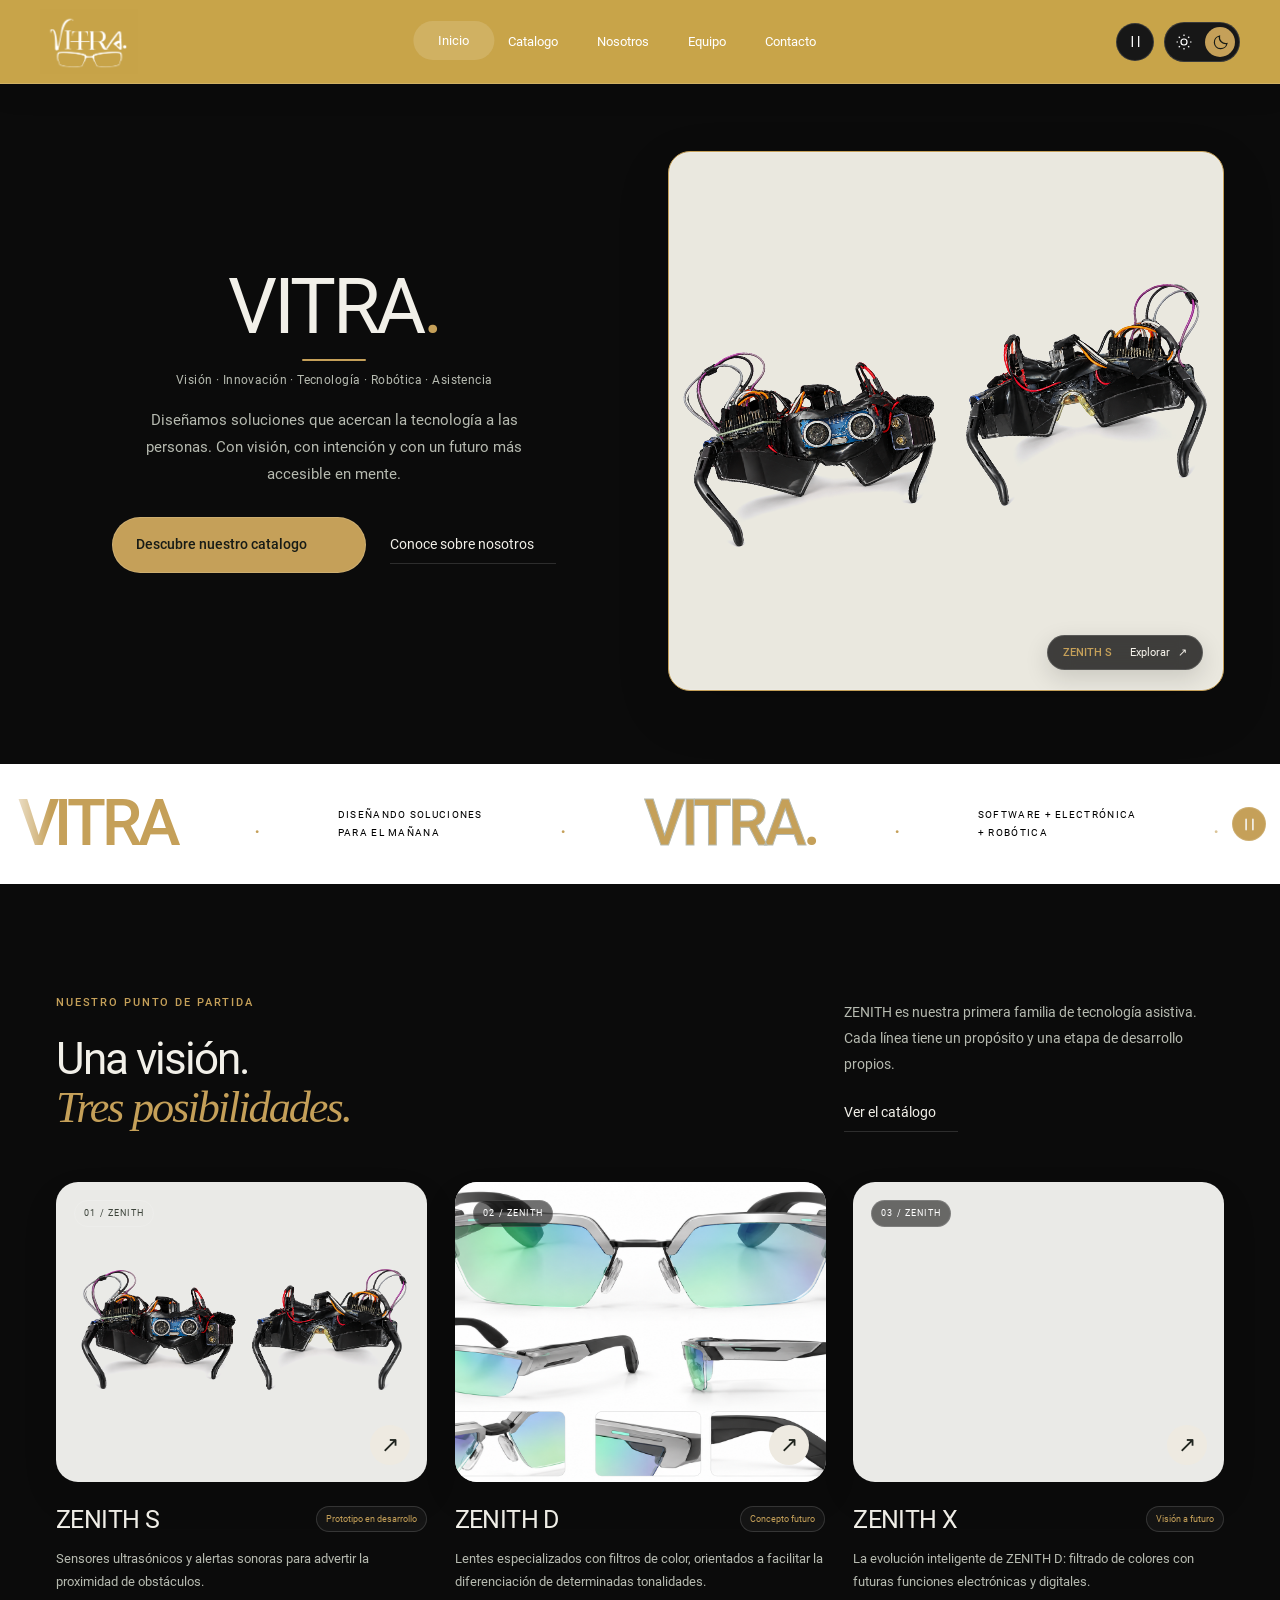
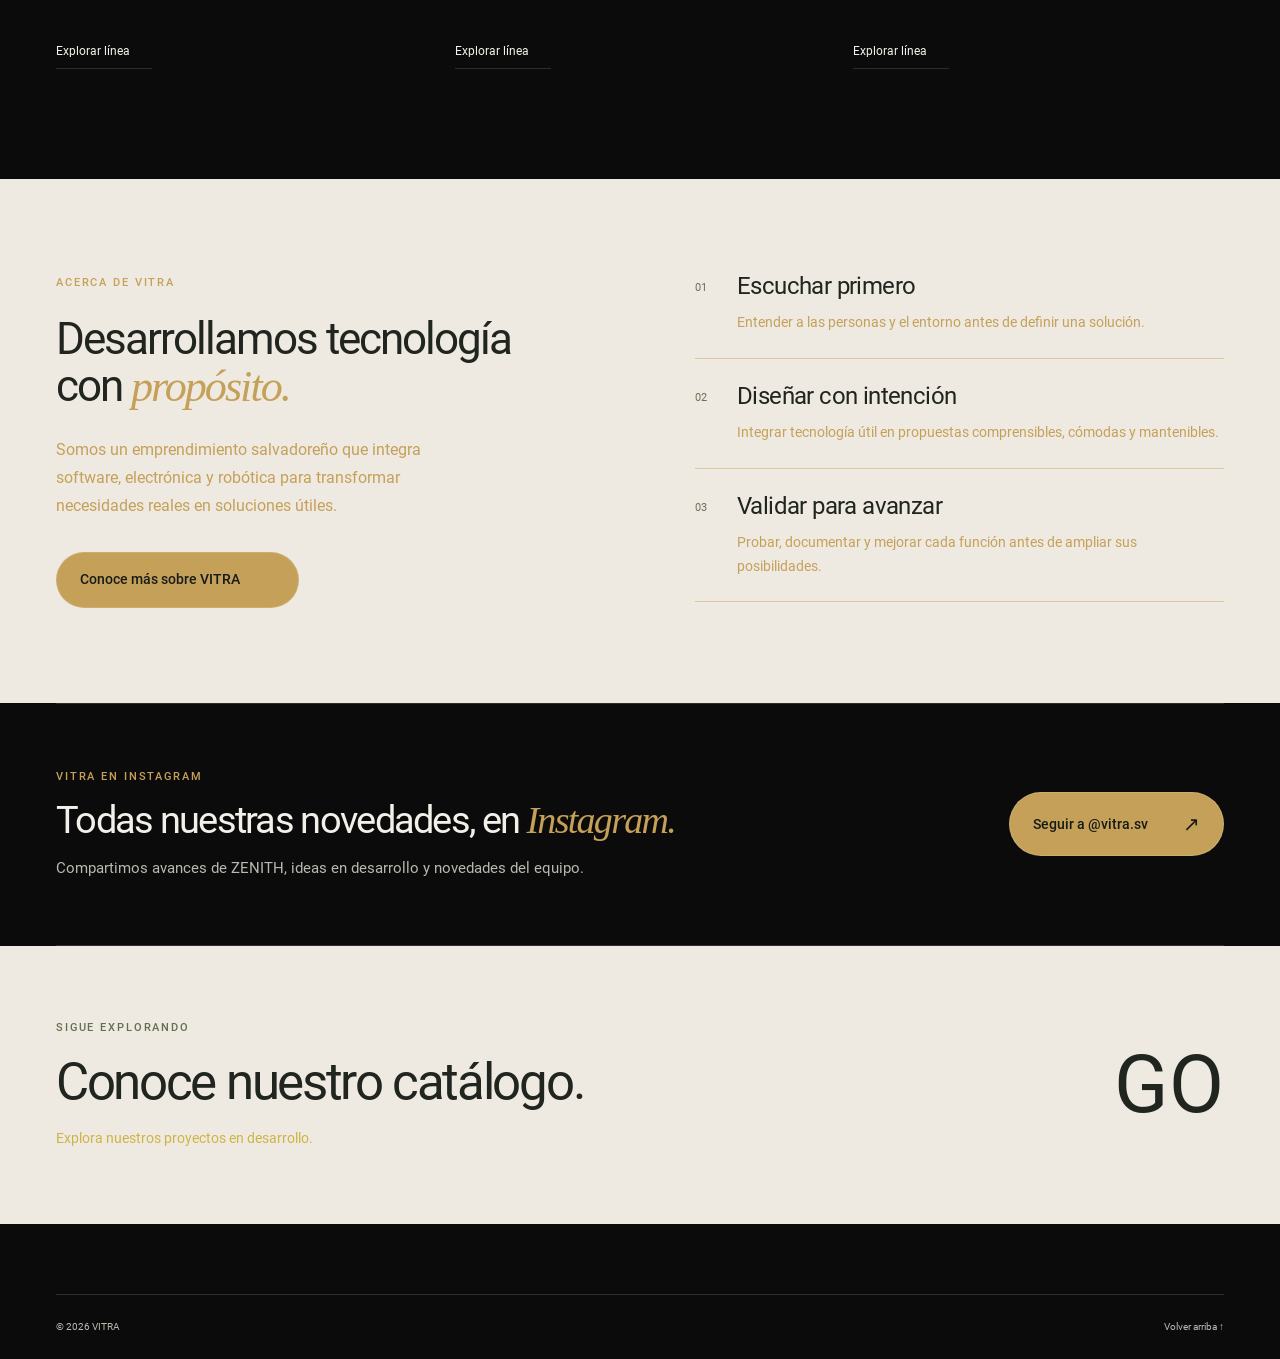
==== VITRA.SV/public/index.html @ 8771f668 "Add files via upload" ====
<!doctype html>
<html lang="es">
  <head>
    <meta name="vitra-version" content="2026.09.22-r4" />
    <script>
      (() => {
        const root = document.documentElement;
        const system = matchMedia("(prefers-reduced-motion: reduce)");
        const events = new EventTarget();
        let preference = "auto";
        try {
          preference = localStorage.getItem("vitra-motion") || "auto";
        } catch {}
        const update = () => {
          root.dataset.motion =
            preference === "auto"
              ? system.matches
                ? "reduce"
                : "full"
              : preference;
          const event = new Event("change");
          Object.defineProperty(event, "matches", {
            value: root.dataset.motion === "reduce",
          });
          events.dispatchEvent(event);
        };
        window.vitraMotion = {
          get matches() {
            return root.dataset.motion === "reduce";
          },
          addEventListener: (...args) => events.addEventListener(...args),
          removeEventListener: (...args) => events.removeEventListener(...args),
          set(value) {
            preference = value;
            try {
              localStorage.setItem("vitra-motion", value);
            } catch {}
            update();
          },
        };
        system.addEventListener("change", update);
        update();
      })();
    </script>
    <meta charset="utf-8" />
    <meta name="viewport" content="width=device-width, initial-scale=1" />
    <meta name="theme-color" content="#131513" />
    <meta
      name="description"
      content="VITRA desarrolla soluciones tecnológicas de asistencia. Descubre ZENITH, nuestro equipo y nuestra visión."
    />
    <title>Tecnología con propósito | VITRA</title>
    <script>
      (function () {
        var theme = "dark";
        try {
          var saved = localStorage.getItem("vitra-theme");
          if (saved === "light" || saved === "dark") theme = saved;
        } catch (e) {}
        document.documentElement.dataset.theme = theme;
        document.querySelector('meta[name="theme-color"]').content =
          theme === "light" ? "#ddd6c3" : "#2b3026";
      })();
    </script>
    <link rel="icon" href="favicon.jpeg" />
    <script>
      (function () {
        if (!window.vitraMotion.matches) {
          window.vitraMotionFallback = setTimeout(function () {
            document.documentElement.classList.remove(
              "motion-boot",
              "motion-uncover",
            );
            document.querySelectorAll(".will-reveal").forEach(function (el) {
              el.classList.add("is-visible");
            });
          }, 1800);
        }
      })();
    </script>
    <style data-vitra-style="style">
      @font-face {
        font-family: Vitra Sans;
        src: url("Assets/Fonts/roboto-regular.woff2") format("woff2");
        font-weight: 400;
        font-display: swap;
      }
      @font-face {
        font-family: Vitra Sans;
        src: url("Assets/Fonts/roboto-medium.woff2") format("woff2");
        font-weight: 500 800;
        font-display: swap;
      }
      :root {
        --bg: #131513;
        --surface: #1d201c;
        --paper: #eeeae1;
        --text: #f2f0e9;
        --muted: #b6bab0;
        --gold: #d4bd86;
        --line: #ffffff24;
        --dark: #20251f;
        --ease: cubic-bezier(0.22, 1, 0.36, 1);
      }
      * {
        box-sizing: border-box;
      }
      html {
        scroll-behavior: smooth;
        scroll-padding-top: 110px;
      }
      body {
        margin: 0;
        background: var(--bg);
        color: var(--text);
        font:
          16px/1.65 "Vitra Sans",
          Arial,
          sans-serif;
        -webkit-font-smoothing: antialiased;
      }
      a {
        color: inherit;
        text-decoration: none;
      }
      button,
      input,
      textarea,
      select {
        font: inherit;
      }
      button,
      a,
      input,
      textarea,
      select {
        -webkit-tap-highlight-color: transparent;
      }
      button {
        cursor: pointer;
      }
      img {
        max-width: 100%;
        display: block;
      }
      button {
        color: inherit;
      }
      h1,
      h2,
      h3,
      p {
        margin: 0;
      }
      h1,
      h2,
      h3 {
        font-weight: 400;
        line-height: 1.08;
      }
      p {
        color: var(--muted);
      }
      h1 {
        font-size: clamp(48px, 5.6vw, 86px);
        letter-spacing: -0.055em;
      }
      h2 {
        font-size: clamp(34px, 3.45vw, 54px);
        letter-spacing: -0.045em;
      }
      h3 {
        font-size: 23px;
        letter-spacing: -0.025em;
      }
      em {
        font-family: Georgia, "Times New Roman", serif;
        font-weight: 400;
        color: var(--gold);
        letter-spacing: -0.045em;
      }
      p + p {
        margin-top: 18px;
      }
      ::selection {
        background: var(--gold);
        color: var(--bg);
      }
      :focus-visible {
        outline: 2px solid var(--gold);
        outline-offset: 6px;
      }
      main:focus {
        outline: none;
      }
      [hidden] {
        display: none !important;
      }
      .wrap {
        max-width: 1360px;
        width: calc(100% - 112px);
        margin-inline: auto;
      }
      .section {
        padding-block: 110px;
      }
      .eyebrow {
        font-size: 11px;
        letter-spacing: 0.17em;
        font-weight: 500;
        line-height: 1.65;
        color: var(--gold);
        margin-bottom: 24px;
        text-transform: uppercase;
      }
      .lead {
        font-size: 18px;
        line-height: 1.75;
        max-width: 640px;
      }
      .gold {
        color: var(--gold);
      }
      .actions {
        display: flex;
        align-items: center;
        gap: 28px;
        flex-wrap: wrap;
      }
      .button {
        display: inline-flex;
        align-items: center;
        justify-content: space-between;
        gap: 35px;
        padding: 17px 23px;
        background: var(--gold);
        border: 1px solid var(--gold);
        color: #171b16;
        line-height: 1.4;
        font-size: 14px;
        font-weight: 500;
        transition:
          background 0.25s,
          transform 0.3s,
          box-shadow 0.3s;
      }
      .button:hover {
        background: #e3d0a4;
        transform: translateY(-3px);
        box-shadow: 0 7px 24px #0002;
      }
      .button span {
        font-size: 20px;
      }
      .text-link {
        display: inline-flex;
        align-items: center;
        gap: 22px;
        font-size: 14px;
        border: 0;
        border-bottom: 1px solid currentColor;
        padding: 8px 0;
        background: transparent;
        line-height: 1.5;
        transition:
          color 0.25s,
          gap 0.25s;
      }
      .text-link:hover {
        color: var(--gold);
        gap: 30px;
      }
      .skip-link {
        position: fixed;
        top: 12px;
        left: 12px;
        transform: translateY(-160%);
        z-index: 1000;
        background: var(--gold);
        color: var(--bg);
        padding: 14px;
      }
      .skip-link:focus {
        transform: none;
      }
      .sr-only {
        position: absolute;
        width: 1px;
        height: 1px;
        padding: 0;
        overflow: hidden;
        clip-path: inset(50%);
        white-space: nowrap;
      }
      /* Shared navigation */
      .site-header {
        height: 96px;
        position: sticky;
        top: 0;
        z-index: 30;
        background: transparent;
        backdrop-filter: blur(20px);
        border-bottom: 0;
      }
      .nav-wrap {
        height: 100%;
        width: calc(100% - 112px);
        max-width: 1360px;
        margin: auto;
        display: flex;
        align-items: center;
        justify-content: space-between;
        gap: 30px;
      }
      .brand {
        width: 98px;
        display: block;
      }
      .brand img {
        width: 98px;
        height: 65px;
        object-fit: cover;
        filter: invert(1);
        mix-blend-mode: screen;
      }
      .nav-wrap nav {
        display: flex;
        gap: 34px;
        align-items: center;
      }
      .nav-wrap nav a {
        font-size: 13px;
        color: var(--muted);
        padding: 10px 0;
        position: relative;
      }
      .nav-wrap nav a::after {
        content: "";
        position: absolute;
        bottom: 3px;
        left: 0;
        width: 100%;
        height: 1px;
        background: var(--gold);
        transform: scaleX(0);
        transform-origin: left;
        transition: transform 0.25s;
      }
      .nav-wrap nav a:hover,
      .nav-wrap nav a[aria-current] {
        color: var(--text);
      }
      .nav-wrap nav a:hover::after,
      .nav-wrap nav a[aria-current]::after {
        transform: scaleX(1);
      }
      .nav-contact {
        font-size: 13px;
        padding: 10px 18px;
        border: 1px solid #8b8e7d;
        display: flex;
        gap: 24px;
        transition: background 0.25s;
      }
      .nav-contact:hover {
        background: var(--surface);
      }
      .menu-toggle {
        display: none;
        width: 44px;
        height: 44px;
        border: 1px solid var(--line);
        background: none;
        padding: 12px;
      }
      .menu-toggle span {
        display: block;
        background: var(--text);
        height: 1px;
        margin: 5px 0;
        transition: transform 0.25s;
      }
      /* Home */
      .hero {
        display: grid;
        grid-template-columns: 1fr 1fr;
        min-height: 680px;
        align-items: center;
        gap: 55px;
        padding-block: 62px 68px;
      }
      .hero-copy .eyebrow {
        display: flex;
        align-items: center;
        gap: 10px;
        font-size: 10px;
      }
      .status-dot {
        width: 6px;
        height: 6px;
        flex: 0 0 6px;
        border-radius: 50%;
        background: var(--gold);
        box-shadow: 0 0 0 4px #d4bd8612;
      }
      .hero h1 {
        font-size: clamp(46px, 4.8vw, 78px);
        line-height: 0.99;
        margin-bottom: 30px;
      }
      .hero h1 .hero-brand {
        font-size: 1.25em;
      }
      .hero h1 em {
        font-size: 0.82em;
      }
      .hero-copy > p:not(.eyebrow) {
        font-size: 15px;
        max-width: 390px;
        line-height: 1.8;
      }
      .hero .actions {
        margin-top: 29px;
        gap: 24px;
      }
      .hero-foot {
        display: flex;
        align-items: center;
        gap: 18px;
        margin-top: 42px;
        font-size: 10px;
        letter-spacing: 0.055em;
        color: var(--muted);
        line-height: 1.65;
      }
      .hero-line {
        display: block;
        width: 39px;
        height: 1px;
        background: var(--gold);
      }
      .hero-visual {
        height: 540px;
        background: #eae8df;
        color: var(--dark);
        position: relative;
        overflow: hidden;
        padding: 27px 28px;
        isolation: isolate;
      }
      .visual-top {
        display: flex;
        justify-content: space-between;
        position: relative;
        z-index: 2;
        font-size: 9px;
        letter-spacing: 0.1em;
        color: #555c51;
        gap: 15px;
      }
      .hero-model {
        position: absolute;
        top: 98px;
        left: 50%;
        transform: translateX(-50%);
        font-size: clamp(63px, 7.7vw, 118px);
        font-weight: 500;
        letter-spacing: -0.065em;
        color: #d1d3c7;
        z-index: -1;
      }
      .hero-glasses {
        position: absolute;
        top: 26%;
        width: 96%;
        left: 2%;
        height: 54%;
        object-fit: contain;
        mix-blend-mode: darken;
        transform: rotate(-9deg);
        transition: transform 1.1s var(--ease);
      }
      .hero-visual:hover .hero-glasses {
        transform: rotate(-4deg) scale(1.03);
      }
      .orbit {
        border: 1px solid #49593a17;
        border-radius: 50%;
        position: absolute;
        z-index: -1;
        width: 410px;
        height: 410px;
        left: 50%;
        top: 51%;
        transform: translate(-50%, -50%);
      }
      .orbit-two {
        width: 295px;
        height: 295px;
      }
      .sensor-label {
        position: absolute;
        right: 8%;
        top: 64%;
        font-size: 8px;
        letter-spacing: 0.08em;
        display: flex;
        align-items: center;
        gap: 6px;
      }
      .sensor-label span {
        width: 20px;
        border-top: 1px solid #68715c;
      }
      .visual-bottom {
        position: absolute;
        bottom: 28px;
        left: 28px;
        right: 28px;
        display: flex;
        align-items: end;
        justify-content: space-between;
        gap: 10px;
      }
      .visual-bottom h2 {
        font-size: 38px;
        letter-spacing: -0.05em;
      }
      .visual-bottom h2 span {
        font-size: 26px;
        margin-left: 35px;
      }
      .visual-bottom p {
        color: #5b6255;
        font-size: 11px;
        margin-top: 8px;
      }
      .vertical-note {
        font-size: 7px;
        letter-spacing: 0.1em;
        writing-mode: vertical-rl;
      }
      .identity-strip {
        border-block: 1px solid var(--line);
      }
      .identity-strip .wrap {
        display: flex;
        align-items: center;
        justify-content: space-between;
        gap: 20px;
        padding-block: 25px;
        font-size: 10px;
        letter-spacing: 0.15em;
        color: #c5c7bd;
      }
      .identity-strip span:nth-child(even) {
        font-size: 25px;
        color: var(--gold);
        line-height: 1;
      }
      .section-heading {
        display: flex;
        justify-content: space-between;
        align-items: end;
        gap: 60px;
        margin-bottom: 50px;
      }
      .section-heading > div:last-child:not(:first-child),
      .section-heading > p {
        max-width: 380px;
      }
      .section-heading .text-link {
        margin-top: 16px;
      }
      .section-heading p:not(.eyebrow) {
        font-size: 14px;
        line-height: 1.85;
      }
      .product-grid {
        display: grid;
        grid-template-columns: repeat(3, 1fr);
        gap: 28px;
      }
      .product-image {
        height: 300px;
        position: relative;
        overflow: hidden;
        background: #eaeae7;
      }
      .product-image img {
        width: 100%;
        height: 100%;
        object-fit: cover;
        transition: transform 0.75s var(--ease);
      }
      .product-image.s img {
        object-fit: contain;
        mix-blend-mode: darken;
        padding: 14px;
      }
      .product-card:hover .product-image img {
        transform: scale(1.055);
      }
      .image-index {
        position: absolute;
        top: 18px;
        left: 18px;
        font-size: 9px;
        letter-spacing: 0.13em;
        color: #fff;
        background: #1119;
        padding: 4px 7px;
      }
      .s .image-index {
        color: #3e453c;
        background: transparent;
      }
      .round-arrow {
        position: absolute;
        bottom: 17px;
        right: 17px;
        display: grid;
        place-items: center;
        border-radius: 50%;
        width: 40px;
        height: 40px;
        background: var(--paper);
        color: var(--bg);
        font-size: 22px;
        transition: transform 0.3s;
      }
      .product-card:hover .round-arrow {
        transform: rotate(45deg);
      }
      .card-top {
        display: flex;
        align-items: center;
        justify-content: space-between;
        gap: 10px;
        margin-block: 24px 14px;
      }
      .card-top h3 {
        font-size: 25px;
      }
      .small-status {
        font-size: 9px;
        color: var(--muted);
        border: 1px solid var(--line);
        padding: 4px 7px;
      }
      .product-card > p {
        font-size: 13px;
        line-height: 1.8;
        min-height: 70px;
      }
      .product-card .text-link {
        margin-top: 17px;
        font-size: 12px;
      }
      .light-section {
        background: var(--paper);
        color: var(--dark);
        padding-block: 95px;
      }
      .light-section p {
        color: #c5a059;
      }
      .light-section .eyebrow {
        color: #c5a059;
      }
      .light-section em {
        color: #c5a059;
      }
      .light-section :focus-visible {
        outline-color: #c5a059;
      }
      .story-split {
        display: grid;
        grid-template-columns: 1fr 1fr;
        gap: 110px;
      }
      .story-split h2 {
        margin-bottom: 25px;
      }
      .story-split .lead {
        font-size: 16px;
        max-width: 410px;
        margin-bottom: 32px;
      }
      .dark-button {
        background: var(--dark);
        color: var(#c5a059);
        border-color: var(--dark);
      }
      .dark-button:hover {
        background: #c5a059;
        color: var(--text);
      }
      .principles article {
        display: flex;
        gap: 30px;
        padding: 24px 0;
        border-bottom: 1px solid #232f2026;
      }
      .principles article:first-child {
        padding-top: 0;
      }
      .principles article > span {
        font-size: 11px;
        color: #697156;
        padding-top: 5px;
      }
      .principles h3 {
        font-size: 24px;
        margin-bottom: 12px;
      }
      .principles p {
        font-size: 14px;
      }
      .film-frame {
        position: relative;
        background: #080908;
      }
      .film-frame video {
        display: block;
        width: 100%;
        max-height: 670px;
        aspect-ratio: 16/9;
        object-fit: contain;
      }
      .film-caption {
        font-size: 9px;
        letter-spacing: 0.15em;
        display: block;
        padding: 18px 24px;
        color: var(--muted);
        border: 1px solid var(--line);
      }
      /* Interior pages */
      .page-head {
        padding-block: 90px 68px;
      }
      .page-head h1 {
        max-width: 1000px;
        margin-bottom: 28px;
      }
      .page-head .lead {
        max-width: 650px;
        font-size: 17px;
      }
      .product-tabs {
        display: grid;
        grid-template-columns: repeat(3, 1fr);
        border-block: 1px solid var(--line);
      }
      .product-tabs a {
        font-size: 19px;
        padding: 22px 26px;
        border-right: 1px solid var(--line);
        position: relative;
        transition: background 0.3s;
      }
      .product-tabs a:first-child {
        border-left: 1px solid var(--line);
      }
      .product-tabs a:hover {
        background: var(--surface);
      }
      .product-tabs span {
        display: block;
        font-size: 10px;
        letter-spacing: 0.05em;
        color: var(--muted);
        margin-top: 5px;
      }
      .product-detail {
        display: grid;
        grid-template-columns: 1fr 1fr;
        gap: 75px;
        align-items: center;
        padding-block: 100px;
        border-bottom: 1px solid var(--line);
      }
      .product-detail:last-of-type {
        border: 0;
      }
      .detail-visual {
        position: relative;
        background: #eaeae7;
        aspect-ratio: 1/1;
        display: grid;
        place-items: center;
        overflow: hidden;
      }
      .detail-visual img {
        height: 100%;
        width: 100%;
        object-fit: cover;
      }
      .detail-visual.s img {
        object-fit: contain;
        padding: 25px;
        mix-blend-mode: darken;
      }
      .detail-image-note {
        position: absolute;
        bottom: 20px;
        left: 20px;
        right: 20px;
        font-size: 8px;
        letter-spacing: 0.08em;
        color: #eee;
        text-align: center;
      }
      .s .detail-image-note {
        color: #4e5948;
      }
      .detail-copy h2 {
        font-size: 45px;
        margin-bottom: 24px;
      }
      .detail-copy h2 em {
        font-size: 36px;
      }
      .detail-copy .lead {
        font-size: 15px;
      }
      .feature-list {
        margin-block: 22px;
      }
      .feature-list > div {
        border-top: 1px solid var(--line);
        padding-block: 16px;
      }
      .feature-list h3 {
        font-size: 14px;
        margin-bottom: 6px;
      }
      .feature-list p {
        font-size: 13px;
      }
      .table-scroll {
        overflow: auto;
      }
      table {
        border-collapse: collapse;
        width: 100%;
        font-size: 14px;
        min-width: 650px;
        text-align: left;
      }
      th,
      td {
        border-bottom: 1px solid #343e2d33;
        padding: 22px 18px;
        vertical-align: top;
        width: 25%;
      }
      thead th {
        background: #dddcd1;
        font-weight: 500;
      }
      tbody th {
        font-weight: 500;
      }
      .fine-print {
        font-size: 12px;
        line-height: 1.75;
        margin-top: 20px;
        max-width: 780px;
      }
      .faq-section {
        display: grid;
        grid-template-columns: 1fr 1.2fr;
        gap: 80px;
      }
      .faq-list details {
        padding: 22px 0;
        border-bottom: 1px solid var(--line);
      }
      .faq-list details:first-child {
        border-top: 1px solid var(--line);
      }
      summary {
        cursor: pointer;
        list-style: none;
        display: flex;
        justify-content: space-between;
        align-items: center;
        gap: 25px;
        font-size: 16px;
      }
      summary::-webkit-details-marker {
        display: none;
      }
      summary::after {
        content: "+";
        font-size: 22px;
        color: var(--gold);
      }
      details[open] summary::after {
        content: "−";
      }
      details p {
        margin-top: 20px;
        font-size: 14px;
        padding-right: 20px;
      }
      .about-intro {
        display: grid;
        grid-template-columns: 1fr 1fr;
        align-items: center;
        gap: 80px;
        padding-block: 15px 105px;
      }
      .identity-card {
        background: var(--paper);
        aspect-ratio: 1.2;
        display: flex;
        align-items: center;
        justify-content: center;
        position: relative;
        padding: 50px;
      }
      .identity-card img {
        width: 70%;
        mix-blend-mode: multiply;
      }
      .identity-card > span {
        position: absolute;
        bottom: 28px;
        left: 20px;
        right: 20px;
        text-align: center;
        font-size: 8px;
        letter-spacing: 0.09em;
        color: #4e5948;
      }
      .about-intro h2 {
        margin-bottom: 25px;
      }
      .about-intro p:not(.eyebrow) {
        font-size: 15px;
      }
      .strategy-grid {
        display: grid;
        grid-template-columns: 1fr 1fr;
        gap: 110px;
      }
      .strategy-grid h2 {
        margin-bottom: 24px;
      }
      .strategy-grid p:not(.eyebrow) {
        font-size: 16px;
      }
      .timeline {
        display: grid;
        grid-template-columns: repeat(3, 1fr);
        gap: 35px;
      }
      .timeline article {
        border-top: 1px solid #d4bd8660;
        padding-top: 25px;
      }
      .timeline article > span {
        font-size: 12px;
        color: var(--gold);
      }
      .timeline h3 {
        margin-block: 30px 16px;
      }
      .timeline p {
        font-size: 14px;
      }
      .values-section {
        padding-block: 95px;
        background: #1d201b;
      }
      .values-grid {
        display: grid;
        grid-template-columns: repeat(3, 1fr);
        gap: 0;
      }
      .values-grid article {
        padding: 30px 30px 32px 0;
        border-top: 1px solid var(--line);
      }
      .values-grid article > span {
        font-size: 10px;
        color: var(--gold);
      }
      .values-grid h3 {
        font-size: 21px;
        margin-block: 22px 12px;
      }
      .values-grid p {
        font-size: 14px;
        max-width: 300px;
      }
      .team-grid {
        display: grid;
        grid-template-columns: repeat(3, 1fr);
        gap: 54px 30px;
        padding-bottom: 65px;
      }
      .portrait-button {
        padding: 0;
        border: 0;
        position: relative;
        width: 100%;
        overflow: hidden;
        display: block;
        background: var(--paper);
        aspect-ratio: 4/4.6;
      }
      .portrait-button img {
        width: 100%;
        height: 100%;
        object-fit: cover;
        object-position: center 22%;
        filter: grayscale(1);
        transition:
          filter 0.7s,
          transform 0.8s var(--ease);
      }
      .portrait-button:hover img,
      .portrait-button:focus-visible img {
        filter: grayscale(0);
        transform: scale(1.035);
      }
      .person-number {
        position: absolute;
        left: 18px;
        top: 16px;
        background: #eeeae1e6;
        color: var(--dark);
        font-size: 11px;
        padding: 4px 8px;
      }
      .portrait-open {
        position: absolute;
        right: 18px;
        bottom: 18px;
        background: var(--paper);
        color: var(--bg);
        font-size: 26px;
        width: 44px;
        height: 44px;
        display: grid;
        place-items: center;
        border-radius: 50%;
      }
      .team-card h2 {
        font-size: 27px;
        margin-top: 23px;
      }
      .team-card > p {
        font-size: 12px;
        margin-top: 10px;
      }
      .team-card > .text-link {
        font-size: 12px;
        margin-top: 10px;
      }
      .team-note {
        border-top: 1px solid var(--line);
        padding-block: 40px 90px;
        display: flex;
        justify-content: space-between;
        gap: 40px;
      }
      .team-note > p {
        max-width: 660px;
        font-size: 25px;
        line-height: 1.45;
        color: var(--text);
      }
      dialog {
        background: var(--surface);
        color: var(--text);
        padding: 0;
        border: 1px solid var(--line);
        width: min(920px, calc(100% - 40px));
        max-height: 90dvh;
        overflow: auto;
      }
      dialog::backdrop {
        background: #000c;
        backdrop-filter: blur(9px);
      }
      dialog[open] {
        animation: dialog-in 0.35s var(--ease);
      }
      @keyframes dialog-in {
        from {
          opacity: 0;
          transform: translateY(25px) scale(0.97);
        }
        to {
          opacity: 1;
          transform: none;
        }
      }
      .dialog-close {
        position: absolute;
        top: 14px;
        right: 14px;
        width: 42px;
        height: 42px;
        border: 1px solid #ffffff55;
        background: #171b16;
        color: var(--text);
        font-size: 26px;
        z-index: 2;
      }
      .profile-layout {
        display: grid;
        grid-template-columns: 0.85fr 1.15fr;
      }
      .profile-layout > img {
        width: 100%;
        height: 100%;
        min-height: 460px;
        object-fit: cover;
        object-position: center top;
      }
      .profile-layout > div {
        padding: 60px 35px 35px;
      }
      .profile-layout .eyebrow {
        font-size: 9px;
        margin-bottom: 18px;
      }
      .profile-layout h2 {
        font-size: 32px;
        line-height: 1.15;
      }
      .profile-role {
        color: var(--gold);
        font-size: 13px;
        margin-top: 18px;
        margin-bottom: 24px;
      }
      .profile-layout p:not(.eyebrow):not(.fine-print):not(.profile-role) {
        font-size: 14px;
      }
      .profile-layout .button {
        margin-top: 26px;
        font-size: 12px;
        gap: 15px;
      }
      .contact-layout {
        display: grid;
        grid-template-columns: 0.8fr 1.2fr;
        gap: 100px;
        padding-block: 10px 110px;
      }
      .contact-aside h2 {
        margin-bottom: 25px;
      }
      .contact-aside > p {
        font-size: 14px;
        max-width: 340px;
      }
      .social-card {
        margin-top: 32px;
        padding: 23px 0;
        border-block: 1px solid var(--line);
        display: flex;
        justify-content: space-between;
        align-items: center;
        max-width: 340px;
      }
      .social-card > span {
        font-size: 10px;
        letter-spacing: 0.08em;
        color: var(--gold);
      }
      .social-card strong {
        display: block;
        font-size: 23px;
        font-weight: 400;
        color: var(--text);
        letter-spacing: 0;
        margin-top: 5px;
      }
      .social-card > span:last-child {
        font-size: 28px;
      }
      .contact-location {
        margin-top: 32px;
      }
      .contact-location .eyebrow {
        margin-bottom: 8px;
      }
      .contact-panel {
        background: #20241e;
        padding: 36px;
      }
      .form-heading {
        display: flex;
        justify-content: space-between;
        gap: 20px;
        font-size: 10px;
        color: var(--muted);
        margin-bottom: 32px;
      }
      .form-heading > span:first-child {
        color: var(--gold);
        letter-spacing: 0.12em;
      }
      .form-grid {
        display: grid;
        grid-template-columns: 1fr 1fr;
        gap: 24px 20px;
      }
      .field.full {
        grid-column: 1/-1;
      }
      .field label,
      .message-result label {
        display: block;
        font-size: 12px;
        margin-bottom: 10px;
      }
      .field label > span {
        color: var(--muted);
        font-size: 10px;
      }
      input,
      textarea,
      select {
        display: block;
        width: 100%;
        border: 1px solid #ffffff38;
        background: #151913;
        color: var(--text);
        border-radius: 0;
        padding: 14px;
        font-size: 14px;
        line-height: 1.5;
      }
      select {
        color-scheme: dark;
      }
      textarea {
        resize: vertical;
      }
      input::placeholder,
      textarea::placeholder {
        color: #9da493;
      }
      input:focus,
      select:focus,
      textarea:focus {
        outline: 1px solid var(--gold);
        outline-offset: 0;
        border-color: var(--gold);
      }
      .character-count {
        display: block;
        text-align: right;
        font-size: 10px;
        color: var(--muted);
        margin-top: 5px;
      }
      .privacy-note {
        font-size: 11px;
        line-height: 1.7;
        margin-block: 22px;
      }
      .contact-panel .button {
        width: 100%;
      }
      .message-result {
        margin-top: 35px;
        border-top: 1px solid var(--line);
        padding-top: 30px;
      }
      .message-result h3 {
        font-size: 24px;
        margin-bottom: 18px;
      }
      .message-result > p:not(.eyebrow) {
        font-size: 13px;
        margin-bottom: 22px;
      }
      .message-result textarea {
        font-size: 13px;
        margin-bottom: 20px;
      }
      .message-result .actions {
        gap: 12px;
      }
      .message-result .text-link {
        font-size: 13px;
      }
      .next-page {
        display: block;
        background: var(--paper);
        color: var(--dark);
        overflow: hidden;
        position: relative;
        transition: background 0.5s;
      }
      .next-page:hover {
        background: #e2dece;
      }
      .next-inner {
        display: flex;
        align-items: center;
        justify-content: space-between;
        gap: 70px;
        padding-block: 73px;
      }
      .next-page .eyebrow {
        color: #656e4f;
        margin-bottom: 17px;
      }
      .next-page h2 {
        max-width: 850px;
        font-size: clamp(32px, 4vw, 62px);
      }
      .next-page p:not(.eyebrow) {
        color: #ceb346;
        font-size: 14px;
        margin-top: 18px;
      }
      .next-arrow {
        font-size: 80px;
        font-weight: 400;
        line-height: 1;
        transition: transform 0.6s var(--ease);
        flex: 0 0 auto;
      }
      .next-page:hover .next-arrow {
        transform: translate(10px, -10px);
      }
      .footer {
        padding-top: 70px;
      }
      .footer-top {
        display: grid;
        grid-template-columns: 2fr 1fr 1fr;
        gap: 60px;
        padding-bottom: 55px;
      }
      .wordmark {
        display: block;
        font-size: 62px;
        line-height: 1;
        letter-spacing: -0.07em;
        font-weight: 500;
        margin-bottom: 20px;
      }
      .footer-top > div > p:not(.footer-label) {
        font-size: 12px;
      }
      .footer-top > div > a:not(.wordmark) {
        display: block;
        font-size: 13px;
        color: var(--muted);
        margin-bottom: 10px;
        width: fit-content;
      }
      .footer-top a:hover {
        color: var(--gold);
      }
      .footer-label {
        font-size: 10px;
        letter-spacing: 0.13em;
        color: var(--gold);
        margin-bottom: 20px;
      }
      .footer-bottom {
        padding-block: 24px;
        border-top: 1px solid var(--line);
        display: flex;
        justify-content: space-between;
        gap: 25px;
        font-size: 10px;
        color: var(--muted);
      }
      @media (min-width: 1600px) {
        .hero {
          gap: 85px;
          min-height: 750px;
        }
        .hero-visual {
          height: 590px;
        }
      }
      @media (max-width: 1100px) {
        .wrap,
        .nav-wrap {
          width: calc(100% - 64px);
        }
        .nav-wrap nav {
          gap: 24px;
        }
        .hero {
          gap: 30px;
          min-height: 620px;
        }
        .hero h1 {
          font-size: 78px;
        }
        .hero-visual {
          height: 490px;
        }
        .hero-model {
          font-size: 83px;
        }
        .product-grid {
          gap: 20px;
        }
        .product-image {
          height: 245px;
        }
        .card-top {
          align-items: start;
          flex-direction: column;
          gap: 8px;
        }
        .story-split,
        .about-intro,
        .strategy-grid {
          gap: 55px;
        }
        .product-detail {
          gap: 45px;
        }
        .detail-copy h2 {
          font-size: 39px;
        }
        .detail-copy h2 em {
          font-size: 30px;
        }
        .contact-layout {
          gap: 45px;
        }
        .contact-panel {
          padding: 28px;
        }
        .form-grid {
          grid-template-columns: 1fr;
        }
        .field {
          grid-column: 1/-1;
        }
        .section-heading {
          gap: 35px;
        }
        .team-grid {
          gap: 40px 24px;
        }
        .team-card h2 {
          font-size: 24px;
        }
      }
      @media (max-width: 760px) {
        html {
          scroll-padding-top: 94px;
        }
        .wrap,
        .nav-wrap {
          width: calc(100% - 40px);
        }
        .site-header {
          height: 76px;
        }
        .brand,
        .brand img {
          width: 82px;
        }
        .brand img {
          height: 55px;
        }
        .nav-contact {
          display: none;
        }
        .menu-toggle {
          display: block;
        }
        .nav-wrap nav {
          position: absolute;
          top: 75px;
          left: 0;
          right: 0;
          background: transparent;
          padding: 25px 25px 35px;
          display: none;
          flex-direction: column;
          gap: 5px;
          align-items: stretch;
          border-bottom: 0;
          max-height: calc(100dvh - 76px);
          overflow: auto;
        }
        .nav-wrap nav.is-open {
          display: flex;
        }
        .nav-wrap nav a {
          font-size: 25px;
          padding: 14px 0;
          border-bottom: 1px solid var(--line);
        }
        .nav-wrap nav a::after {
          bottom: 0;
        }
        .menu-toggle[aria-expanded="true"] span:first-child {
          transform: translateY(3px) rotate(45deg);
        }
        .menu-toggle[aria-expanded="true"] span:last-child {
          transform: translateY(-3px) rotate(-45deg);
        }
        .hero {
          grid-template-columns: 1fr;
          padding-block: 40px 40px;
          gap: 40px;
        }
        .hero h1 {
          font-size: clamp(64px, 12.5vw, 86px);
        }
        .hero-copy .eyebrow {
          font-size: 8px;
          letter-spacing: 0.13em;
          margin-bottom: 24px;
        }
        .hero-copy > p:not(.eyebrow) {
          max-width: 440px;
          font-size: 14px;
        }
        .hero-foot {
          margin-top: 28px;
        }
        .hero-visual {
          height: 480px;
          max-width: 570px;
          width: 100%;
          margin: auto;
        }
        .hero-model {
          font-size: 100px;
        }
        .hero .actions {
          gap: 24px;
        }
        .hero .button {
          font-size: 12px;
          padding: 16px 19px;
          gap: 22px;
        }
        .hero .text-link {
          font-size: 12px;
        }
        .identity-strip .wrap {
          flex-wrap: wrap;
          justify-content: center;
          gap: 12px 20px;
          font-size: 8px;
          text-align: center;
          padding-block: 20px;
        }
        .identity-strip span:nth-child(4) {
          display: none;
        }
        .identity-strip span:nth-child(2) {
          font-size: 20px;
        }
        .section {
          padding-block: 70px;
        }
        .section-heading {
          flex-direction: column;
          align-items: start;
          gap: 24px;
          margin-bottom: 32px;
        }
        .section-heading > div:last-child:not(:first-child),
        .section-heading > p {
          max-width: 530px;
        }
        .product-grid {
          grid-template-columns: 1fr;
          gap: 42px;
        }
        .product-image {
          height: auto;
          aspect-ratio: 1.25;
        }
        .product-card > p {
          min-height: 0;
          max-width: 480px;
        }
        .card-top {
          flex-direction: row;
          align-items: center;
          margin-top: 22px;
        }
        .small-status {
          font-size: 9px;
        }
        .product-card .text-link {
          margin-top: 10px;
        }
        .light-section {
          padding-block: 65px;
        }
        .story-split,
        .about-intro,
        .strategy-grid {
          grid-template-columns: 1fr;
          gap: 42px;
        }
        .story-split h2 {
          font-size: 40px;
        }
        .principles article {
          padding-block: 22px;
        }
        .page-head {
          padding-block: 50px 40px;
        }
        .page-head h1 {
          font-size: clamp(42px, 8.7vw, 65px);
        }
        .page-head .lead {
          font-size: 15px;
        }
        .product-tabs a {
          font-size: 14px;
          padding: 18px 12px;
        }
        .product-tabs span {
          font-size: 9px;
          letter-spacing: 0;
        }
        .product-detail {
          grid-template-columns: 1fr;
          gap: 32px;
          padding-block: 55px;
        }
        .detail-visual {
          aspect-ratio: 1.15;
        }
        .detail-copy h2 {
          font-size: 42px;
        }
        .detail-copy h2 em {
          font-size: 34px;
        }
        .detail-image-note {
          font-size: 7px;
        }
        .faq-section {
          grid-template-columns: 1fr;
          gap: 32px;
        }
        .about-intro {
          padding-bottom: 65px;
        }
        .identity-card {
          max-height: 420px;
        }
        .timeline {
          grid-template-columns: 1fr;
          gap: 35px;
        }
        .timeline h3 {
          margin-top: 18px;
        }
        .values-section {
          padding-block: 65px;
        }
        .values-grid {
          grid-template-columns: 1fr 1fr;
          gap: 0 20px;
        }
        .values-grid article {
          padding-right: 0;
        }
        .values-grid h3 {
          font-size: 20px;
        }
        .values-grid p {
          font-size: 13px;
        }
        .team-grid {
          grid-template-columns: 1fr 1fr;
          gap: 35px 20px;
        }
        .team-card h2 {
          font-size: 21px;
        }
        .team-card > p {
          font-size: 11px;
        }
        .team-note {
          flex-direction: column;
          gap: 0;
          padding-bottom: 65px;
        }
        .team-note > p {
          font-size: 23px;
        }
        .profile-layout {
          grid-template-columns: 1fr;
        }
        .profile-layout > img {
          height: 270px;
          min-height: 0;
          object-fit: contain;
          background: var(--paper);
        }
        .profile-layout > div {
          padding: 30px 25px;
        }
        .profile-layout h2 {
          font-size: 28px;
        }
        .profile-dialog {
          max-width: 470px;
        }
        .contact-layout {
          grid-template-columns: 1fr;
          gap: 45px;
          padding-bottom: 65px;
        }
        .contact-aside > p {
          max-width: 500px;
        }
        .contact-panel {
          padding: 25px 20px;
        }
        .contact-aside h2 br {
          display: none;
        }
        .contact-location {
          display: none;
        }
        .form-heading {
          flex-direction: column;
          gap: 6px;
        }
        .next-inner {
          padding-block: 50px;
          gap: 20px;
        }
        .next-page h2 {
          font-size: 34px;
        }
        .next-arrow {
          font-size: 48px;
        }
        .next-page .eyebrow {
          font-size: 9px;
        }
        .next-page p:not(.eyebrow) {
          font-size: 12px;
        }
        .footer {
          padding-top: 50px;
        }
        .footer-top {
          grid-template-columns: 1fr 1fr;
          gap: 35px;
        }
        .footer-top > div:first-child {
          grid-column: 1/-1;
        }
        .footer-bottom {
          flex-wrap: wrap;
          font-size: 9px;
          gap: 12px;
        }
        .footer-bottom > span:nth-child(2) {
          order: 3;
          width: 100%;
        }
        .footer-bottom > a {
          margin-left: auto;
        }
      }
      @media (max-width: 390px) {
        .hero-visual {
          height: 390px;
          padding: 20px;
        }
        .hero-model {
          font-size: 80px;
          top: 90px;
        }
        .visual-top {
          font-size: 8px;
        }
        .visual-bottom {
          left: 20px;
          right: 20px;
          bottom: 23px;
        }
        .visual-bottom h2 {
          font-size: 32px;
        }
        .visual-bottom p {
          font-size: 9px;
        }
        .hero-copy .eyebrow {
          font-size: 7px;
        }
        .team-grid {
          grid-template-columns: 1fr;
        }
        .values-grid {
          grid-template-columns: 1fr;
        }
        .page-head h1 {
          font-size: 40px;
        }
        .next-page h2 {
          font-size: 28px;
        }
        .product-tabs a {
          padding: 15px 9px;
          font-size: 12px;
        }
        .hero .actions {
          gap: 16px;
        }
        .button {
          gap: 15px;
        }
      }
      html[data-motion="reduce"] {
        scroll-behavior: auto;
      }
      :where(html[data-motion="reduce"]) *,
      :where(html[data-motion="reduce"]) *::before,
      :where(html[data-motion="reduce"]) *::after {
        animation: none !important;
        transition: none !important;
        scroll-behavior: auto !important;
      }
      :where(html[data-motion="reduce"]) .reveal.will-reveal {
        opacity: 1;
        transform: none;
      }
      :where(html[data-motion="reduce"]) .page-curtain {
        display: none;
      }
      .detail-visual.d {
        background: #102421;
      }
      .detail-visual.x {
        background: #261f33;
      }
      .detail-visual.d img,
      .detail-visual.x img {
        object-fit: contain;
      }
      .film-frame {
        display: grid;
        grid-template-columns: 1fr 0.8fr;
        background: #1d211a;
        align-items: center;
        border: 1px solid var(--line);
      }
      .film-story {
        padding: 55px 65px;
        align-self: stretch;
        display: flex;
        flex-direction: column;
        justify-content: center;
      }
      .film-story h3 {
        font-size: clamp(34px, 4vw, 60px);
        line-height: 1.1;
        margin-bottom: 25px;
      }
      .film-story > p:not(.eyebrow) {
        font-size: 15px;
        max-width: 320px;
      }
      .film-wordmark {
        font-size: clamp(65px, 9vw, 140px);
        letter-spacing: -0.07em;
        color: #ffffff0d;
        margin-top: 35px;
        line-height: 1;
      }
      .film-frame video {
        width: 100%;
        height: 540px;
        aspect-ratio: 9/16;
        background: #0c0e0b;
        object-fit: contain;
      }
      .film-caption {
        grid-column: 1/-1;
        border: 0;
        border-top: 1px solid var(--line);
      }
      @media (max-width: 760px) {
        .film-frame {
          grid-template-columns: 1fr;
        }
        .film-story {
          padding: 32px 25px;
        }
        .film-story h3 {
          font-size: 37px;
        }
        .film-story .eyebrow {
          font-size: 9px;
        }
        .film-story > p:not(.eyebrow) {
          font-size: 14px;
        }
        .film-wordmark {
          display: none;
        }
        .film-frame video {
          height: auto;
          max-height: 590px;
          aspect-ratio: 9/16;
        }
        .film-caption {
          font-size: 8px;
          padding: 15px;
        }
      }
      :root {
        --motion-ease: cubic-bezier(0.16, 1, 0.3, 1);
        --motion-travel: cubic-bezier(0.76, 0, 0.24, 1);
      }
      .reveal.will-reveal {
        opacity: 0;
        transform: translate3d(0, 64px, 0) scale(0.975);
        transition:
          opacity 1s var(--motion-ease),
          transform 1.25s var(--motion-ease);
        transition-delay: var(--reveal-delay, 0ms);
        transform-origin: center bottom;
      }
      .reveal.will-reveal.is-visible {
        opacity: 1;
        transform: translate3d(0, 0, 0) scale(1);
      }
      .hero-copy > .reveal.will-reveal,
      .page-head > .reveal.will-reveal {
        transform: translate3d(0, 48px, 0);
        transition-duration: 1s, 1.2s;
      }
      .hero-copy > .reveal.is-visible,
      .page-head > .reveal.is-visible {
        transform: translate3d(0, 0, 0);
      }
      .hero-visual.reveal.will-reveal {
        transform: translate3d(0, 55px, 0) scale(0.94);
        transition-duration: 1.2s, 1.55s;
      }
      .hero-visual.reveal.is-visible {
        transform: translate3d(0, 0, 0) scale(1);
      }
      .reveal.will-reveal:focus-within {
        opacity: 1;
        transform: none;
        transition-delay: 0ms;
      }
      .page-curtain {
        position: fixed;
        inset: 0;
        z-index: 100;
        display: flex;
        align-items: center;
        justify-content: center;
        background: #beaa18;
        transform: translate3d(0, 101%, 0);
        visibility: hidden;
        pointer-events: none;
        transition: none;
        overflow: hidden;
      }
      .page-curtain::after {
        content: "";
        position: absolute;
        inset: auto 0 0;
        height: 2px;
        background: var(--gold);
      }
      .transition-brand {
        text-align: center;
        max-width: 90vw;
      }
      .transition-word {
        display: flex;
        justify-content: center;
        align-items: baseline;
        font-size: clamp(78px, 15vw, 210px);
        line-height: 1.15;
        font-weight: 500;
        letter-spacing: -0.065em;
        overflow: hidden;
        padding: 10px 0.09em 12px 0;
        color: var(--text);
      }
      .transition-word > span {
        display: block;
        transform: translate3d(0, 120%, 0);
        opacity: 0;
      }
      .transition-word > .gold {
        color: var(--gold);
      }
      .transition-line {
        display: block;
        width: clamp(120px, 20vw, 260px);
        height: 1px;
        background: var(--gold);
        margin: 15px auto 26px;
        transform: scaleX(0);
        transform-origin: left;
      }
      .page-curtain small {
        display: block;
        font-size: clamp(7px, 0.72vw, 10px);
        letter-spacing: 0.24em;
        margin: 0;
        color: var(--gold);
        opacity: 0;
        transform: translateY(12px);
      }
      .motion-boot .page-curtain {
        transform: translate3d(0, 0, 0);
        visibility: visible;
        pointer-events: auto;
      }
      .motion-boot .transition-word > span {
        opacity: 1;
        transform: none;
      }
      .motion-boot .transition-line {
        transform: scaleX(1);
      }
      .motion-boot .page-curtain small {
        opacity: 1;
        transform: none;
      }
      .motion-boot.motion-uncover .page-curtain {
        transform: translate3d(0, -101%, 0);
        transition: transform 0.8s var(--motion-travel);
        pointer-events: none;
      }
      .motion-boot.motion-uncover .transition-brand {
        transform: translateY(-70px);
        opacity: 0;
        transition:
          transform 0.65s var(--motion-ease),
          opacity 0.4s ease 0.08s;
      }
      .is-leaving .page-curtain {
        transform: translate3d(0, 0, 0);
        visibility: visible;
        pointer-events: auto;
        transition: transform 0.62s var(--motion-travel);
      }
      .is-leaving .transition-word > span {
        animation: vitra-letter-in 0.65s var(--motion-ease) both;
        animation-delay: calc(0.12s + var(--letter) * 0.05s);
      }
      .is-leaving .transition-line {
        animation: vitra-line-in 0.6s var(--motion-ease) 0.3s both;
      }
      .is-leaving .page-curtain small {
        animation: vitra-caption-in 0.5s var(--motion-ease) 0.37s both;
      }
      @keyframes vitra-letter-in {
        from {
          transform: translate3d(0, 120%, 0);
          opacity: 0;
        }
        to {
          transform: translate3d(0, 0, 0);
          opacity: 1;
        }
      }
      @keyframes vitra-line-in {
        from {
          transform: scaleX(0);
        }
        to {
          transform: scaleX(1);
        }
      }
      @keyframes vitra-caption-in {
        from {
          transform: translateY(12px);
          opacity: 0;
        }
        to {
          transform: translateY(0);
          opacity: 1;
        }
      }
      .motion-started .hero-glasses {
        animation: hero-drift 7s ease-in-out 1.5s infinite;
      }
      @keyframes hero-drift {
        0%,
        100% {
          translate: 0 0;
        }
        50% {
          translate: 0 -12px;
        }
      }
      .button {
        transition:
          background 0.35s ease,
          transform 0.65s var(--motion-ease),
          box-shadow 0.5s ease;
      }
      .button:hover {
        transform: translateY(-5px);
      }
      .button > span,
      .nav-contact > span {
        transition: transform 0.55s var(--motion-ease);
      }
      .button:hover > span,
      .nav-contact:hover > span {
        transform: translate(3px, -3px);
      }
      .product-image img {
        transition: transform 1.1s var(--motion-ease);
      }
      .product-card:hover .product-image img {
        transform: scale(1.085);
      }
      .product-card .round-arrow {
        transition:
          transform 0.7s var(--motion-ease),
          background 0.4s;
      }
      .product-card:hover .round-arrow {
        transform: rotate(45deg) scale(1.08);
        background: var(--gold);
      }
      .portrait-button img {
        transition:
          filter 0.85s ease,
          transform 1.2s var(--motion-ease);
      }
      .portrait-button:hover img,
      .portrait-button:focus-visible img {
        transform: scale(1.06);
      }
      .portrait-open {
        transition:
          transform 0.65s var(--motion-ease),
          background 0.4s;
      }
      .portrait-button:hover .portrait-open {
        transform: rotate(45deg);
        background: var(--gold);
      }
      .next-page h2 {
        transition: transform 0.85s var(--motion-ease);
      }
      .next-page:hover h2 {
        transform: translateX(10px);
      }
      .next-arrow {
        transition: transform 0.85s var(--motion-ease);
      }
      .next-page:hover .next-arrow {
        transform: translate(13px, -13px) rotate(5deg);
      }
      dialog[open] {
        animation: profile-enter 0.6s var(--motion-ease);
      }
      dialog[open]::backdrop {
        animation: backdrop-enter 0.5s ease;
      }
      @keyframes profile-enter {
        from {
          opacity: 0;
          transform: translate3d(0, 45px, 0) scale(0.94);
        }
        to {
          opacity: 1;
          transform: translate3d(0, 0, 0) scale(1);
        }
      }
      @keyframes backdrop-enter {
        from {
          opacity: 0;
        }
        to {
          opacity: 1;
        }
      }
      @media (max-width: 760px) {
        .reveal.will-reveal {
          transform: translate3d(0, 42px, 0) scale(0.985);
        }
        .reveal.will-reveal.is-visible {
          transform: translate3d(0, 0, 0) scale(1);
        }
        .nav-wrap nav.is-open {
          animation: menu-enter 0.48s var(--motion-ease);
        }
        .nav-wrap nav.is-open a {
          animation: menu-link-enter 0.55s var(--motion-ease) both;
        }
        .nav-wrap nav.is-open a:nth-child(2) {
          animation-delay: 45ms;
        }
        .nav-wrap nav.is-open a:nth-child(3) {
          animation-delay: 90ms;
        }
        .nav-wrap nav.is-open a:nth-child(4) {
          animation-delay: 135ms;
        }
        .nav-wrap nav.is-open a:nth-child(5) {
          animation-delay: 180ms;
        }
        .next-page:hover h2 {
          transform: none;
        }
      }
      @keyframes menu-enter {
        from {
          opacity: 0;
          transform: translateY(-14px);
        }
        to {
          opacity: 1;
          transform: none;
        }
      }
      @keyframes menu-link-enter {
        from {
          opacity: 0;
          transform: translateY(18px);
        }
        to {
          opacity: 1;
          transform: none;
        }
      }
      :where(html[data-motion="reduce"]) *,
      :where(html[data-motion="reduce"]) *::before,
      :where(html[data-motion="reduce"]) *::after {
        animation: none !important;
        transition: none !important;
        scroll-behavior: auto !important;
      }
      :where(html[data-motion="reduce"]) .page-curtain {
        display: none !important;
      }
      :where(html[data-motion="reduce"]) .reveal.will-reveal,
      :where(html[data-motion="reduce"]) .hero-copy > .reveal.will-reveal,
      :where(html[data-motion="reduce"]) .page-head > .reveal.will-reveal,
      :where(html[data-motion="reduce"]) .hero-visual.reveal.will-reveal {
        opacity: 1;
        transform: none;
      }
      :where(html[data-motion="reduce"]) .hero-glasses {
        translate: none !important;
      }

      /* Paired themes. The header uses its own surface to stay distinct from the page. */
      :root {
        color-scheme: dark;
        --header-bg: #c5a059;
        --header-line: #d4af37;
        --button-bg: #c5a059;
        --button-text: #171b16;
        --field-bg: #151913;
        --panel-bg: #20241e;
        --values-bg: #000000;
        --curtain-bg: #000000;
        --film-bg: #ffffff;
        --ghost-ink: #e5c158;
        --ribbon-bg: #ffffff;
      }
      :root[data-theme="light"] {
        color-scheme: light;
        --bg: #f5f2eb;
        --surface: #e9e5da;
        --paper: #e8e2d5;
        --text: #ffd700;
        --muted: #555f50;
        --gold: #776035;
        --line: #ffd700;
        --dark: #ffd700;
        --header-bg: #ddd6c3;
        --header-line: #b2a587;
        --button-bg: #ffd700;
        --button-text: #f5f3eb;
        --field-bg: #fbf9f4;
        --panel-bg: #e9e4d8;
        --values-bg: #e9e3d6;
        --curtain-bg: #e7e0cf;
        --film-bg: #e9e4d8;
        --ghost-ink: #28312212;
        --ribbon-bg: #e8e2d4;
      }
      .site-header {
        background: var(--header-bg);
        border-color: var(--header-line);
        box-shadow: 0 7px 28px #00000010;
        backdrop-filter: none;
      }
      .nav-wrap {
        gap: 25px;
      }
      .nav-wrap nav {
        flex: 1;
        justify-content: center;
      }
      .header-actions {
        display: flex;
        align-items: center;
        gap: 14px;
        flex-shrink: 0;
      }
      .nav-contact {
        border-color: var(--header-line);
      }
      .nav-contact:hover {
        background: var(--surface);
      }
      .theme-toggle {
        display: flex;
        align-items: center;
        justify-content: space-between;
        position: relative;
        isolation: isolate;
        flex-shrink: 0;
        width: 76px;
        height: 40px;
        padding: 5px 7px;
        border: 1px solid var(--header-line);
        border-radius: 24px;
        background: var(--bg);
        color: var(--muted);
      }
      .theme-toggle::before {
        content: "";
        position: absolute;
        z-index: -1;
        top: 4px;
        left: 4px;
        width: 30px;
        height: 30px;
        background: var(--button-bg);
        border-radius: 50%;
        transform: translateX(36px);
        transition:
          transform 0.5s var(--motion-ease),
          background 0.4s;
      }
      .theme-toggle > span {
        width: 23px;
        height: 23px;
        display: grid;
        place-items: center;
        transition:
          color 0.4s,
          transform 0.6s var(--motion-ease);
      }
      .theme-toggle svg {
        width: 18px;
        height: 18px;
      }
      .theme-moon {
        color: var(--button-text);
      }
      [data-theme="light"] .theme-toggle::before {
        transform: translateX(0);
      }
      [data-theme="light"] .theme-sun {
        color: var(--button-text);
      }
      [data-theme="light"] .theme-moon {
        color: var(--muted);
      }
      .theme-toggle:hover .theme-sun {
        transform: rotate(50deg);
      }
      .theme-toggle:hover .theme-moon {
        transform: rotate(-15deg);
      }
      [data-theme="light"] .brand img {
        filter: none;
        mix-blend-mode: multiply;
      }
      .button {
        background: var(--button-bg);
        color: var(--button-text);
        border-color: var(--button-bg);
      }
      .button:hover {
        background: var(--button-bg);
        filter: brightness(1.08);
      }
      .dark-button {
        background: var(--dark);
        color: #f2f0e9;
        border-color: var(--dark);
      }
      .dark-button:hover {
        background: #ad9529;
        color: #f2f0e9;
      }
      .page-curtain {
        background: var(--curtain-bg);
      }
      .values-section {
        background: var(--values-bg);
      }
      .contact-panel {
        background: var(--panel-bg);
      }
      input,
      textarea,
      select {
        background: var(--field-bg);
        border-color: var(--line);
      }
      select {
        color-scheme: inherit;
      }
      input::placeholder,
      textarea::placeholder {
        color: var(--muted);
        opacity: 0.85;
      }
      .film-frame {
        background: var(--film-bg);
      }
      .film-wordmark {
        color: var(--ghost-ink);
      }
      .dialog-close {
        background: var(--button-bg);
        color: var(--button-text);
        border-color: var(--line);
      }
      .round-arrow,
      .portrait-open {
        color: var(--dark);
      }
      .product-card:hover .round-arrow,
      .portrait-button:hover .portrait-open {
        background: var(--button-bg);
        color: var(--button-text);
      }
      .product-tabs a:hover {
        background: var(--surface);
      }
      [data-theme="light"] .image-index {
        color: #f5f2eb;
      }
      [data-theme="light"] .s .image-index {
        color: #3e453c;
      }
      [data-theme="light"] .light-section em {
        color: #606647;
      }
      [data-theme="light"] .next-page:hover {
        background: #ded6c4;
      }
      .theme-changing body,
      .theme-changing .site-header,
      .theme-changing .light-section,
      .theme-changing .values-section,
      .theme-changing .contact-panel,
      .theme-changing .film-frame,
      .theme-changing .identity-strip {
        transition:
          background-color 0.55s ease,
          color 0.45s ease,
          border-color 0.45s ease;
      }
      /* Infinite ribbon: the two identical groups meet exactly at the loop boundary. */
      .identity-strip {
        position: relative;
        overflow: hidden;
        background: var(--ribbon-bg);
        border-block: 1px solid var(--header-line);
      }
      .marquee-viewport {
        overflow: hidden;
        mask-image: linear-gradient(
          90deg,
          transparent,
          #000 4%,
          #000 92%,
          transparent
        );
        padding-right: 0;
      }
      .marquee-track {
        display: flex;
        width: max-content;
        animation: vitra-ribbon 28s linear infinite;
        animation-play-state: paused;
      }
      .is-running .marquee-track {
        animation-play-state: running;
      }
      .marquee-group {
        display: flex;
        align-items: center;
        justify-content: space-around;
        gap: 42px;
        min-width: 100vw;
        flex: 0 0 auto;
        padding: 27px 42px 27px 0;
      }
      :root:not([data-theme="light"]) .marquee-name {
        color: var(--gold);
      }
      :root:not([data-theme="light"]) .marquee-name > span {
        color: var(--gold);
      }
      [data-theme="light"] .marquee-name {
        color: var(--text);
      }
      [data-theme="light"] .marquee-name > span {
        color: var(--text);
      }
      .marquee-name {
        font-size: 64px;
        font-weight: 500;
        line-height: 1;
        letter-spacing: -0.065em;
        color: var(--text);
        white-space: nowrap;
      }
      .marquee-name > span {
        color: var(--gold);
      }
      .marquee-outline {
        color: transparent;
        -webkit-text-stroke: 1px var(--muted);
      }
      .marquee-outline > span {
        -webkit-text-stroke: 0;
      }
      .marquee-star {
        font-size: 32px;
        line-height: 1;
        color: var(--gold);
        display: block;
      }
      .marquee-copy {
        font-size: 10px;
        letter-spacing: 0.13em;
        line-height: 1.8;
        color: #000;
        white-space: nowrap;
      }
      .marquee-toggle {
        position: absolute;
        right: 14px;
        top: 50%;
        transform: translateY(-50%);
        width: 34px;
        height: 34px;
        padding: 8px;
        border: 1px solid var(--header-line);
        border-radius: 50%;
        background: var(--header-bg);
        color: var(--text);
        display: grid;
        place-items: center;
        box-shadow: 0 0 0 7px var(--ribbon-bg);
      }
      .marquee-toggle svg {
        display: block;
        width: 17px;
        height: 17px;
        fill: none;
        stroke: currentColor;
        stroke-width: 2;
        stroke-linecap: round;
      }
      .play-symbol {
        display: none;
      }
      .is-paused .pause-symbol {
        display: none;
      }
      .is-paused .play-symbol {
        display: block;
      }
      @keyframes vitra-ribbon {
        from {
          transform: translate3d(0, 0, 0);
        }
        to {
          transform: translate3d(-50%, 0, 0);
        }
      }
      @media (hover: hover) and (pointer: fine) {
        .marquee-viewport:hover .marquee-track {
          animation-play-state: paused;
        }
      }
      @media (max-width: 1150px) {
        .nav-wrap nav {
          gap: 21px;
        }
        .nav-wrap {
          gap: 20px;
        }
        .header-actions {
          gap: 12px;
        }
        .nav-contact {
          padding: 10px 13px;
          gap: 14px;
        }
      }
      @media (max-width: 980px) {
        .nav-contact {
          display: none;
        }
        .nav-wrap nav {
          gap: 25px;
        }
      }
      @media (max-width: 760px) {
        .nav-wrap {
          gap: 15px;
        }
        .header-actions {
          gap: 12px;
        }
        .theme-toggle {
          width: 72px;
          height: 38px;
        }
        .theme-toggle::before {
          width: 28px;
          height: 28px;
          transform: translateX(34px);
        }
        .nav-wrap nav {
          background: var(--header-bg);
          border-color: var(--header-line);
          gap: 5px;
          justify-content: start;
        }
        .marquee-group {
          gap: 26px;
          min-width: 100vw;
          padding: 23px 26px 23px 0;
        }
        .marquee-name {
          font-size: 48px;
        }
        .marquee-copy {
          font-size: 9px;
        }
        .marquee-star {
          font-size: 26px;
        }
        .marquee-track {
          animation-duration: 32s;
        }
        .marquee-toggle {
          right: 12px;
        }
      }
      :where(html[data-motion="reduce"]) .marquee-track {
        animation: none !important;
        transform: none;
        width: 100%;
      }
      :where(html[data-motion="reduce"]) .marquee-group {
        min-width: 0;
        width: 100%;
        flex-wrap: wrap;
        gap: 18px;
        padding: 22px;
      }
      :where(html[data-motion="reduce"]) .marquee-group + .marquee-group {
        display: none;
      }
      :where(html[data-motion="reduce"])
        .marquee-group
        > .marquee-name:nth-of-type(5),
      :where(html[data-motion="reduce"])
        .marquee-group
        > .marquee-star:last-child {
        display: none;
      }
      :where(html[data-motion="reduce"]) .marquee-viewport {
        mask-image: none;
      }
      :where(html[data-motion="reduce"]) .marquee-toggle {
        display: none;
      }
      :where(html[data-motion="reduce"]) .theme-changing body,
      :where(html[data-motion="reduce"]) .theme-changing .site-header,
      :where(html[data-motion="reduce"]) .theme-changing .light-section,
      :where(html[data-motion="reduce"]) .theme-changing .values-section,
      :where(html[data-motion="reduce"]) .theme-changing .contact-panel,
      :where(html[data-motion="reduce"]) .theme-changing .film-frame,
      :where(html[data-motion="reduce"]) .theme-changing .identity-strip {
        transition: none !important;
      }
    </style>
    <style data-vitra-style="experience">
      .page-curtain {
        background: transparent !important;
        transform: none !important;
        transition: none !important;
        isolation: isolate;
      }
      .page-curtain::after {
        display: none;
      }
      .transition-panels {
        position: absolute;
        inset: 0;
        display: grid;
        grid-template-columns: repeat(3, 1fr);
        z-index: -2;
      }
      .transition-panels i {
        display: block;
        background: var(--curtain-bg);
        transform: translate3d(0, 102%, 0);
        border-right: 1px solid color-mix(in srgb, var(--gold) 12%, transparent);
        transition: transform 0.5s cubic-bezier(0.76, 0, 0.24, 1);
      }
      .transition-panels i:nth-child(2) {
        transition-delay: 65ms;
      }
      .transition-panels i:nth-child(3) {
        transition-delay: 130ms;
      }
      .transition-ghost {
        position: absolute;
        left: 50%;
        top: 50%;
        translate: -50% -50%;
        font-size: clamp(160px, 31vw, 600px);
        font-weight: 500;
        letter-spacing: -0.08em;
        line-height: 1;
        color: transparent;
        -webkit-text-stroke: 1px var(--gold);
        opacity: 0;
        z-index: -1;
        transition: opacity 0.4s;
      }
      .transition-brand {
        width: min(780px, 84vw);
        position: relative;
      }
      .transition-word {
        font-size: clamp(56px, 7vw, 105px);
        justify-content: start;
        line-height: 1.1;
      }
      .transition-line {
        width: 100%;
        margin: 24px 0;
      }
      .transition-destination {
        display: flex;
        align-items: baseline;
        gap: 22px;
        margin-bottom: 25px;
        overflow: hidden;
        color: var(--text);
      }
      .destination-number {
        font-size: 13px;
        color: var(--gold);
        letter-spacing: 0.15em;
        align-self: start;
        margin-top: 16px;
      }
      .destination-name {
        font-size: clamp(48px, 7.5vw, 110px);
        letter-spacing: -0.06em;
        line-height: 1.15;
      }
      .destination-arrow {
        font-size: 55px;
        margin-left: auto;
        color: var(--gold);
      }
      .page-curtain small {
        text-align: left;
        font-size: 9px;
        letter-spacing: 0.18em;
      }
      .motion-boot .transition-panels i,
      .is-leaving .transition-panels i {
        transform: translate3d(0, 0, 0);
      }
      .motion-boot .transition-ghost,
      .is-leaving .transition-ghost {
        opacity: 0.09;
      }
      .is-leaving .transition-destination {
        animation: destination-enter 0.55s var(--motion-ease) 0.2s both;
      }
      .motion-boot.motion-uncover .transition-panels i {
        transform: translate3d(0, -102%, 0);
        transition-duration: 0.8s;
      }
      .motion-boot.motion-uncover .transition-brand {
        transform: translateY(-35px);
        opacity: 0;
        transition:
          opacity 0.25s,
          transform 0.5s var(--motion-ease);
      }
      .motion-boot.motion-uncover .transition-ghost {
        opacity: 0;
        transition: opacity 0.3s;
      }
      .is-leaving main {
        transform: translateY(-20px) scale(0.985);
        opacity: 0.45;
        transition:
          transform 0.75s var(--motion-ease),
          opacity 0.6s;
      }
      .motion-uncover main {
        animation: chapter-enter 1.1s var(--motion-ease) both;
        transform-origin: center top;
      }
      @keyframes destination-enter {
        from {
          opacity: 0;
          transform: translateY(45px);
        }
        to {
          opacity: 1;
          transform: none;
        }
      }
      @keyframes chapter-enter {
        from {
          transform: translateY(45px) scale(1.025);
        }
        to {
          transform: none;
        }
      }
      .word-mask {
        display: inline-block;
        overflow: clip;
        vertical-align: bottom;
        padding: 0.1em 0.05em 0.18em;
        margin: -0.1em -0.05em -0.18em;
        line-height: inherit;
      }
      .word-inner {
        display: inline-block;
        vertical-align: bottom;
      }
      .experience-ready .word-title:not(.is-written) .word-inner {
        transform: translate3d(0, 115%, 0) rotate(5deg);
        opacity: 0;
      }
      .experience-ready .word-title.is-written .word-inner {
        animation: word-rise 0.95s var(--motion-ease) both;
        animation-delay: calc(var(--word) * 65ms);
      }
      .experience-ready h1.word-title.is-written .word-inner {
        animation-delay: calc(0.2s + var(--word) * 65ms);
      }
      @keyframes word-rise {
        from {
          transform: translate3d(0, 115%, 0) rotate(5deg);
          opacity: 0;
        }
        to {
          transform: translate3d(0, 0, 0) rotate(0);
          opacity: 1;
        }
      }
      .nav-wrap nav {
        position: relative;
        isolation: isolate;
      }
      .nav-wrap nav a {
        z-index: 1;
      }
      .nav-wrap nav a::after {
        display: none;
      }
      .nav-indicator {
        position: absolute;
        left: 0;
        top: 0;
        z-index: 0;
        border-radius: 3px;
        background: var(--bg);
        opacity: 0.65;
        pointer-events: none;
        transition:
          transform 0.55s var(--motion-ease),
          width 0.45s var(--motion-ease);
      }
      .reading-progress {
        position: absolute;
        left: 0;
        right: 0;
        bottom: -1px;
        height: 2px;
        background: var(--gold);
        transform: scaleX(0);
        transform-origin: left;
        pointer-events: none;
      }
      .product-tabs {
        position: sticky;
        top: 96px;
        z-index: 15;
        background: var(--bg);
        box-shadow: 0 10px 25px #0000000a;
      }
      .product-tabs a {
        overflow: hidden;
        transition:
          color 0.35s,
          background 0.45s;
      }
      .product-tabs a::after {
        content: "";
        position: absolute;
        left: 0;
        right: 0;
        bottom: 0;
        height: 3px;
        background: var(--gold);
        transform: scaleX(0);
        transform-origin: left;
        transition: transform 0.6s var(--motion-ease);
      }
      .product-tabs a[aria-current="location"] {
        background: var(--surface);
        color: var(--gold);
      }
      .product-tabs a[aria-current="location"]::after {
        transform: scaleX(1);
      }
      .scroll-scene {
        --scroll-shift: 0px;
      }
      .detail-visual img,
      .identity-card img {
        translate: 0 var(--scroll-shift);
        transition: translate 0.16s linear;
      }
      .hero-model {
        translate: 0 calc(var(--scroll-shift) * -1.3);
      }
      .film-frame {
        border-color: color-mix(in srgb, var(--gold) 30%, transparent);
      }
      .depth-surface {
        --tilt-x: 0deg;
        --tilt-y: 0deg;
        --shine-x: 50%;
        --shine-y: 50%;
        isolation: isolate;
      }
      .product-image.depth-surface,
      .portrait-button.depth-surface {
        transform: perspective(850px) rotateX(var(--tilt-x))
          rotateY(var(--tilt-y));
        transition:
          transform 0.55s var(--motion-ease),
          box-shadow 0.55s;
      }
      .depth-surface::after {
        content: "";
        position: absolute;
        inset: 0;
        pointer-events: none;
        z-index: 2;
        opacity: 0;
        background: radial-gradient(
          circle at var(--shine-x) var(--shine-y),
          #fff2,
          transparent 60%
        );
        transition: opacity 0.45s;
      }
      .depth-surface.is-pointed::after {
        opacity: 1;
      }
      .product-image.is-pointed,
      .portrait-button.is-pointed {
        box-shadow: 0 22px 40px #00000020;
      }
      .hero-visual.is-pointed .hero-glasses {
        transform: perspective(900px) rotateX(var(--tilt-x))
          rotateY(var(--tilt-y)) rotate(-5deg) scale(1.04);
      }
      .button,
      .nav-contact,
      .next-arrow {
        transition:
          translate 0.5s var(--motion-ease),
          transform 0.65s var(--motion-ease),
          background 0.35s,
          box-shadow 0.45s;
      }
      .principles article,
      .timeline article,
      .values-grid article {
        position: relative;
      }
      .principles article::after,
      .timeline article::after,
      .values-grid article::after {
        content: "";
        position: absolute;
        left: 0;
        right: 0;
        bottom: 0;
        height: 1px;
        background: var(--gold);
        opacity: 0.5;
        transform: scaleX(0);
        transform-origin: left;
        transition: transform 1.2s var(--motion-ease) 0.2s;
      }
      .principles article.is-visible::after,
      .timeline article.is-visible::after,
      .values-grid article.is-visible::after {
        transform: scaleX(1);
      }
      .next-page {
        perspective: 900px;
      }
      .next-page::before {
        content: "";
        position: absolute;
        width: 270px;
        height: 270px;
        border: 1px solid #7b80502c;
        border-radius: 50%;
        right: -80px;
        top: 50%;
        transform: translateY(-50%) scale(0.65);
        opacity: 0;
        transition:
          transform 0.9s var(--motion-ease),
          opacity 0.6s;
      }
      .next-page:hover::before {
        transform: translateY(-50%) scale(1.35);
        opacity: 1;
      }
      .faq-list summary::after {
        transition: rotate 0.35s var(--motion-ease);
      }
      @media (max-width: 760px) {
        .nav-wrap nav {
          position: absolute;
        }
        .nav-indicator {
          display: none;
        }
        .nav-wrap nav a[aria-current="page"] {
          color: var(--gold);
        }
        .product-tabs {
          top: 76px;
        }
        .transition-brand {
          width: 84vw;
        }
        .destination-name {
          font-size: clamp(39px, 11vw, 64px);
        }
        .destination-number {
          margin-top: 8px;
          font-size: 10px;
        }
        .destination-arrow {
          font-size: 32px;
        }
        .transition-destination {
          gap: 12px;
        }
        .page-curtain small {
          font-size: 7px;
          line-height: 1.7;
          letter-spacing: 0.14em;
        }
        .transition-ghost {
          font-size: 46vw;
        }
        .detail-visual img,
        .identity-card img {
          translate: 0 calc(var(--scroll-shift) * 0.5);
        }
        .experience-ready .word-title.is-written .word-inner {
          animation-duration: 0.85s;
        }
      }
      :where(html[data-motion="reduce"]) .page-curtain {
        display: none !important;
      }
      :where(html[data-motion="reduce"]) .is-leaving main {
        transform: none;
        opacity: 1;
      }
      :where(html[data-motion="reduce"])
        .experience-ready
        .word-title
        .word-inner {
        transform: none !important;
        opacity: 1 !important;
        animation: none !important;
      }
      :where(html[data-motion="reduce"]) .depth-surface,
      :where(html[data-motion="reduce"]) .product-image.depth-surface,
      :where(html[data-motion="reduce"]) .portrait-button.depth-surface {
        transform: none !important;
      }
      :where(html[data-motion="reduce"]) .detail-visual img,
      :where(html[data-motion="reduce"]) .identity-card img,
      :where(html[data-motion="reduce"]) .hero-model,
      :where(html[data-motion="reduce"]) .button,
      :where(html[data-motion="reduce"]) .nav-contact,
      :where(html[data-motion="reduce"]) .next-arrow {
        translate: none !important;
      }
      :where(html[data-motion="reduce"]) .nav-indicator,
      :where(html[data-motion="reduce"]) .reading-progress {
        transition: none !important;
      }
      .motion-toggle {
        display: grid;
        place-items: center;
        width: 38px;
        height: 38px;
        flex-shrink: 0;
        padding: 8px;
        border: 1px solid var(--header-line);
        border-radius: 50%;
        background: var(--bg);
        color: var(--gold);
      }
      .motion-toggle svg {
        width: 19px;
        height: 19px;
        fill: none;
        stroke: currentColor;
        stroke-width: 1.6;
      }
      .motion-toggle:hover {
        background: var(--surface);
      }
      .motion-toggle .motion-play {
        display: none;
      }
      html[data-motion="reduce"] .motion-toggle .motion-play {
        display: block;
      }
      html[data-motion="reduce"] .motion-toggle .motion-pause {
        display: none;
      }
      .motion-note {
        display: flex;
        align-items: center;
        gap: 10px;
        flex-wrap: wrap;
        margin-top: 14px;
        font-size: 11px;
        color: var(--muted);
      }
      .motion-note button {
        border: 0;
        border-bottom: 1px solid var(--gold);
        padding: 0;
        background: none;
        color: var(--gold);
        font-size: inherit;
      }
      .build-label {
        font-size: 10px;
        letter-spacing: 0.08em;
        white-space: nowrap;
      }
      @media (max-width: 760px) {
        .header-actions {
          gap: 8px;
        }
        .motion-toggle {
          width: 34px;
          height: 34px;
          padding: 6px;
        }
      }
    </style>
    <style data-vitra-style="index-color-finish">
      :root {
        --gold: #c5a059;
        --header-bg: #c5a059;
        --header-line: #d4af37;
        --button-bg: #c5a059;
        --bg: #000000;
        --surface: #000000;
        --panel-bg: #000000;
        --values-bg: #000000;
        --curtain-bg: #000000;
        --film-bg: #000000;
        --line: #f2d58a;
      }
      :root[data-theme="light"] {
        --gold: #c5a059;
        --text: #222a22;
        --line: #d4af37;
        --dark: #c5a059;
        --button-bg: #c5a059;
        --button-text: #171b16;
      }
      body,
      .page-curtain,
      .values-section,
      .contact-panel,
      .film-frame {
        background: #000000 !important;
      }
      .site-header {
        background: #c5a059;
        border-color: #f2d58a;
      }
      .button,
      .dark-button:hover {
        background: #c5a059;
        color: #171b16;
        border-color: #f2d58a;
      }
      .button:hover {
        background: #d4af37;
        color: #171b16;
      }
      .hero-visual,
      .film-frame,
      .contact-panel {
        border: 1px solid #f2d58a;
      }
      .eyebrow,
      em,
      .gold,
      .text-link:hover,
      .footer-label,
      .footer-top a:hover {
        color: #c5a059;
      }
      .status-dot,
      .hero-line {
        background: #c5a059;
      }
      :focus-visible {
        outline-color: #f2d58a;
      }
      @media (max-width: 760px) {
        .site-header {
          border-bottom: 0 !important;
        }
        .nav-wrap nav {
          background: transparent !important;
          border-bottom: 0 !important;
        }
        .nav-wrap nav a {
          color: #b6bab0 !important;
          border-bottom: 0 !important;
        }
        .nav-wrap nav a:hover,
        .nav-wrap nav a[aria-current] {
          color: #f2f0e9 !important;
        }
        .nav-wrap nav a::after {
          background: #c5a059 !important;
        }
      }
    </style>
    <style data-vitra-style="gold-sync">
      :root {
        --gold: #c5a059;
        --header-bg: #c5a059;
        --header-line: #d4af37;
        --button-bg: #c5a059;
      }
      :root[data-theme="light"] {
        --gold: #c5a059;
        --text: #222a22;
        --line: #c5a059;
        --dark: #c5a059;
        --button-bg: #c5a059;
        --button-text: #171b16;
      }
      .site-header {
        background: var(--header-bg);
        border-color: var(--header-line);
      }
      .nav-wrap nav a::after,
      .button,
      .dark-button:hover,
      .theme-toggle::before {
        background: #c5a059;
      }
      .nav-contact,
      .theme-toggle,
      .button,
      .dark-button:hover {
        border-color: #c5a059;
      }
      .eyebrow,
      em,
      .gold,
      .text-link:hover,
      .footer-label,
      .footer-top a:hover {
        color: #c5a059;
      }
      .status-dot,
      .hero-line {
        background: #c5a059;
      }
      .button {
        color: #171b16;
      }
    </style>
    <style data-vitra-style="light-gold-borders">
      :root {
        --line: #f2d58a;
        --header-line: #f2d58a;
      }
      :root[data-theme="light"] {
        --line: #d4af37;
        --header-line: #d4af37;
      }
      body * {
        border-color: var(--line) !important;
      }
      body *::before,
      body *::after {
        border-color: var(--line) !important;
      }
      :focus-visible {
        outline-color: #f2d58a !important;
      }
    </style>
    <style data-vitra-style="black-module-background">
      :root {
        --bg: #000000;
        --surface: #000000;
        --panel-bg: #000000;
        --values-bg: #000000;
        --curtain-bg: #000000;
        --film-bg: #000000;
      }
      body,
      .page-curtain,
      .values-section,
      .contact-panel,
      .film-frame,
      .film-frame {
        background: #000000 !important;
      }
      @media (max-width: 760px) {
        .site-header {
          border-bottom: 0 !important;
        }
        .nav-wrap nav {
          background: transparent !important;
          border-bottom: 0 !important;
        }
        .nav-wrap nav a {
          color: #b6bab0 !important;
          border-bottom: 0 !important;
        }
        .nav-wrap nav a:hover,
        .nav-wrap nav a[aria-current] {
          color: #f2f0e9 !important;
        }
        .nav-wrap nav a::after {
          background: #c5a059 !important;
        }
        .menu-toggle {
          border-color: #ffffff24 !important;
        }
      }
    </style>
    <style data-vitra-style="light-theme-finish">
      :root[data-theme="light"] {
        --bg: #f8f5ed;
        --surface: #ffffff;
        --paper: #efe8d9;
        --text: #2c2a24;
        --muted: #6b665a;
        --gold: #c5a059;
        --line: #d4af37;
        --dark: #c5a059;
        --header-bg: #f3ebd9;
        --header-line: #d4af37;
        --button-bg: #c5a059;
        --button-text: #171b16;
        --field-bg: #fffdf8;
        --panel-bg: #ffffff;
        --values-bg: #efe8d9;
        --curtain-bg: #f8f5ed;
        --film-bg: #ffffff;
      }
      [data-theme="light"] body,
      [data-theme="light"] .page-curtain,
      [data-theme="light"] .values-section,
      [data-theme="light"] .contact-panel,
      [data-theme="light"] .film-frame {
        background: var(--bg) !important;
        color: var(--text);
      }
      [data-theme="light"] .site-header {
        background: transparent !important;
        border: 0;
      }
      [data-theme="light"] .contact-panel,
      [data-theme="light"] .film-frame {
        background: var(--surface) !important;
      }
      [data-theme="light"] .light-section,
      [data-theme="light"] .next-page {
        background: var(--paper);
        color: var(--text);
      }
      [data-theme="light"] .button {
        background: var(--gold);
        color: var(--button-text);
      }
      [data-theme="light"] .dark-button {
        background: var(--dark);
        color: #171b16;
      }
      [data-theme="light"] input,
      [data-theme="light"] textarea,
      [data-theme="light"] select {
        background: var(--field-bg);
        color: var(--text);
      }
      [data-theme="light"] .nav-wrap nav {
        background: transparent !important;
      }
    </style>

    <style data-vitra-scroll-header>
      /* Menú inteligente: se oculta al bajar y reaparece al subir. */
      .site-header {
        transition:
          transform 0.34s cubic-bezier(0.22, 1, 0.36, 1),
          box-shadow 0.25s ease;
        will-change: transform;
      }
      .site-header.is-scroll-hidden {
        transform: translateY(calc(-100% - 10px));
      }
      @media (prefers-reduced-motion: reduce) {
        .site-header {
          transition-duration: 0.01ms;
        }
      }
    </style>
    <link rel="stylesheet" href="Assets/CSS/rounded-ui.css" />
  </head>
  <body data-page="inicio">
    <a class="skip-link" href="#contenido">Saltar al contenido</a>
    <div class="page-curtain" aria-hidden="true">
      <div class="transition-panels"><i></i><i></i><i></i></div>
      <span class="transition-ghost">VITRA</span>
      <div class="transition-brand">
        <span class="transition-word"
          ><span style="--letter: 0">V</span><span style="--letter: 1">I</span
          ><span style="--letter: 2">T</span><span style="--letter: 3">R</span
          ><span style="--letter: 4">A</span
          ><span class="gold" style="--letter: 5"></span></span
        ><span class="transition-line"></span>
        <div class="transition-destination">
          <span class="destination-number">1</span
          ><span class="destination-name">Inicio</span
          ><span class="destination-arrow"></span>
        </div>
        <small>DISEÑANDO SOLUCIONES PARA EL MAÑANA</small>
      </div>
    </div>
    <header class="site-header">
      <div class="nav-wrap">
        <a class="brand" href="inicio.html" aria-label="VITRA, inicio"
          ><img
            src="Assets/Images/logo.jpeg"
            alt="VITRA"
            class=""
            loading="eager"
            decoding="async"
        /></a>
        <nav id="navigation" aria-label="Navegación principal">
          <a href="inicio.html" aria-current="page">Inicio</a
          ><a href="catalogo.html">Catalogo</a><a href="acerca.html">Nosotros</a
          ><a href="galeria.html">Equipo</a><a href="registro.html">Contacto</a>
        </nav>
        <div class="header-actions">
          <button
            class="motion-toggle"
            type="button"
            data-motion-toggle
            aria-label="Reducir animaciones"
            title="Reducir animaciones"
            aria-pressed="true"
          >
            <svg viewBox="0 0 24 24" aria-hidden="true">
              <path class="motion-pause" d="M8 5v14M16 5v14" />
              <path class="motion-play" d="m8 4 12 8-12 8Z" />
            </svg></button
          ><button
            class="theme-toggle"
            type="button"
            aria-label="Activar modo claro"
            title="Activar modo claro"
            aria-pressed="false"
          >
            <span class="theme-sun"
              ><svg
                viewBox="0 0 24 24"
                fill="none"
                stroke="currentColor"
                stroke-width="1.6"
                aria-hidden="true"
              >
                <circle cx="12" cy="12" r="4" />
                <path
                  d="M12 2v2m0 16v2M2 12h2m16 0h2M5 5l1.5 1.5m11 11L19 19M5 19l1.5-1.5m11-11L19 5"
                /></svg></span
            ><span class="theme-moon"
              ><svg
                viewBox="0 0 24 24"
                fill="none"
                stroke="currentColor"
                stroke-width="1.6"
                aria-hidden="true"
              >
                <path
                  d="M20 14a8.5 8.5 0 0 1-10-10A8.5 8.5 0 1 0 20 14Z"
                /></svg
            ></span></button
          ><button
            class="menu-toggle"
            aria-expanded="false"
            aria-controls="navigation"
            aria-label="Abrir menú"
          >
            <span></span><span></span>
          </button>
        </div>
      </div>
    </header>
    <main id="contenido" tabindex="-1">
      <section class="hero wrap">
        <div class="hero-copy">
          <h1><span class="hero-brand">VITRA<span class="gold">.</span></span></h1>
          <div class="hero-brand-details">
            <span class="hero-brand-rule" aria-hidden="true"></span>
            <p class="hero-brand-meaning">
              Visión · Innovación · Tecnología · Robótica · Asistencia
            </p>
          </div>
          <p>
            Diseñamos soluciones que acercan la tecnología a las personas. Con
            visión, con intención y con un futuro más accesible en mente.
          </p>
          <div class="actions">
            <a class="button" href="catalogo.html"
              >Descubre nuestro catalogo<span aria-hidden="true"></span></a
            ><a class="text-link" href="acerca.html"
              >Conoce sobre nosotros<span aria-hidden="true"></span
            ></a>
          </div>
        </div>
        <a
          class="hero-visual hero-visual-link"
          href="catalogo.html#zenith-s"
          aria-label="Explorar ZENITH S en el catálogo"
        >
          <img
            src="Assets/Images/tech-glasses-2.jpeg"
            alt="Referencia del concepto de gafas con detección ultrasónica de obstáculos"
            class="hero-glasses"
            loading="eager"
            decoding="async"
          />
          <span class="hero-product-link" aria-hidden="true">
            <span>ZENITH S</span><span>Explorar <span>↗</span></span>
          </span>
        </a>
      </section>
      <section
        class="identity-strip"
        aria-label="VITRA, diseñando soluciones para el mañana"
      >
        <p class="sr-only">
          VITRA. Diseñando soluciones para el mañana. Software, electrónica y
          robótica.
        </p>
        <div class="marquee-viewport" aria-hidden="true">
          <div class="marquee-track" id="vitra-marquee">
            <div class="marquee-group">
              <span class="marquee-name">VITRA<span></span></span
              ><span class="marquee-star">.</span
              ><span class="marquee-copy"
                >DISEÑANDO SOLUCIONES<br />PARA EL MAÑANA</span
              ><span class="marquee-star">.</span
              ><span class="marquee-name marquee-outline"
                >VITRA<span>.</span></span
              ><span class="marquee-star">.</span
              ><span class="marquee-copy"
                >SOFTWARE + ELECTRÓNICA<br />+ ROBÓTICA</span
              ><span class="marquee-star">.</span>
            </div>
            <div class="marquee-group">
              <span class="marquee-name">VITRA<span></span></span
              ><span class="marquee-star">.</span
              ><span class="marquee-copy"
                >DISEÑANDO SOLUCIONES<br />PARA EL MAÑANA</span
              ><span class="marquee-star">.</span
              ><span class="marquee-name marquee-outline"
                >VITRA<span>.</span></span
              ><span class="marquee-star">.</span
              ><span class="marquee-copy"
                >SOFTWARE + ELECTRÓNICA<br />+ ROBÓTICA</span
              ><span class="marquee-star">.</span>
            </div>
          </div>
        </div>
        <button
          class="marquee-toggle"
          type="button"
          aria-controls="vitra-marquee"
          aria-label="Pausar cinta animada"
          aria-pressed="false"
          title="Pausar cinta animada"
        >
          <svg viewBox="0 0 20 20" aria-hidden="true">
            <path class="pause-symbol" d="M6 4v12M14 4v12" />
            <path class="play-symbol" d="m6 3 10 7-10 7Z" />
          </svg>
        </button>
      </section>
      <section class="section wrap">
        <div class="section-heading reveal">
          <div>
            <p class="eyebrow">NUESTRO PUNTO DE PARTIDA</p>
            <h2>Una visión.<br /><em>Tres posibilidades.</em></h2>
          </div>
          <div>
            <p>
              ZENITH es nuestra primera familia de tecnología asistiva. Cada
              línea tiene un propósito y una etapa de desarrollo propios.
            </p>
            <a class="text-link" href="catalogo.html"
              >Ver el catálogo<span aria-hidden="true"></span
            ></a>
          </div>
        </div>
        <div class="product-grid">
          <a class="product-card reveal" href="catalogo.html#zenith-s"
            ><div class="product-image s">
              <img
                src="Assets/Images/tech-glasses-2.jpeg"
                alt="Referencia de lentes con un sensor ultrasónico frontal"
                class=""
                loading="lazy"
                decoding="async"
              /><span class="image-index">01 / ZENITH</span
              ><span class="round-arrow" aria-hidden="true">↗</span>
            </div>
            <div class="card-top">
              <h3>ZENITH S</h3>
              <span class="small-status">Prototipo en desarrollo</span>
            </div>
            <p>
              Sensores ultrasónicos y alertas sonoras para advertir la
              proximidad de obstáculos.
            </p>
            <span class="text-link"
              >Explorar línea <span aria-hidden="true"></span></span></a
          ><a class="product-card reveal" href="catalogo.html#zenith-d"
            ><div class="product-image d">
              <img
                src="Assets/Images/tech-glasses-3.jpeg"
                alt="Concepto visual de lentes ZENITH D"
                class=""
                loading="lazy"
                decoding="async"
              /><span class="image-index">02 / ZENITH</span
              ><span class="round-arrow" aria-hidden="true">↗</span>
            </div>
            <div class="card-top">
              <h3>ZENITH D</h3>
              <span class="small-status">Concepto futuro</span>
            </div>
            <p>
              Lentes especializados con filtros de color, orientados a facilitar
              la diferenciación de determinadas tonalidades.
            </p>
            <span class="text-link"
              >Explorar línea <span aria-hidden="true"></span></span></a
          ><a class="product-card reveal" href="catalogo.html#zenith-x"
            ><div class="product-image x">
              <img
                src="Assets/Images/tech-glasses-4.jpeg"
                alt="Concepto visual de lentes ZENITH X"
                class=""
                loading="lazy"
                decoding="async"
              /><span class="image-index">03 / ZENITH</span
              ><span class="round-arrow" aria-hidden="true">↗</span>
            </div>
            <div class="card-top">
              <h3>ZENITH X</h3>
              <span class="small-status">Visión a futuro</span>
            </div>
            <p>
              La evolución inteligente de ZENITH D: filtrado de colores con
              futuras funciones electrónicas y digitales.
            </p>
            <span class="text-link"
              >Explorar línea <span aria-hidden="true"></span></span
          ></a>
        </div>
      </section>
      <section class="light-section">
        <div class="wrap story-split">
          <div class="reveal">
            <p class="eyebrow">ACERCA DE VITRA</p>
            <h2>Desarrollamos tecnología<br />con <em>propósito.</em></h2>
            <p class="lead">
              Somos un emprendimiento salvadoreño que integra software,
              electrónica y robótica para transformar necesidades reales en
              soluciones útiles.
            </p>
            <a class="button dark-button" href="acerca.html"
              >Conoce más sobre VITRA<span aria-hidden="true"></span
            ></a>
          </div>
          <div class="principles">
            <article class="reveal">
              <span>01</span>
              <div>
                <h3>Escuchar primero</h3>
                <p>
                  Entender a las personas y el entorno antes de definir una
                  solución.
                </p>
              </div>
            </article>
            <article class="reveal">
              <span>02</span>
              <div>
                <h3>Diseñar con intención</h3>
                <p>
                  Integrar tecnología útil en propuestas comprensibles, cómodas
                  y mantenibles.
                </p>
              </div>
            </article>
            <article class="reveal">
              <span>03</span>
              <div>
                <h3>Validar para avanzar</h3>
                <p>
                  Probar, documentar y mejorar cada función antes de ampliar sus
                  posibilidades.
                </p>
              </div>
            </article>
          </div>
        </div>
      </section>
      <section class="social-update wrap">
        <div class="social-update-copy">
          <p class="eyebrow">VITRA EN INSTAGRAM</p>
          <h2>Todas nuestras novedades, en <em>Instagram.</em></h2>
          <p class="lead">
            Compartimos avances de ZENITH, ideas en desarrollo y novedades del
            equipo.
          </p>
        </div>
        <a
          class="button"
          href="https://www.instagram.com/vitra.sv/"
          target="_blank"
          rel="noopener noreferrer"
          >Seguir a @vitra.sv <span aria-hidden="true">↗</span></a
        >
      </section>
      <a class="next-page" href="catalogo.html"
        ><div class="wrap next-inner">
          <div>
            <p class="eyebrow">SIGUE EXPLORANDO</p>
            <h2>Conoce nuestro catálogo.</h2>
            <p>Explora nuestros proyectos en desarrollo.</p>
          </div>
          <span class="next-arrow" aria-hidden="true">GO</span>
        </div></a
      >
    </main>
    <footer class="footer wrap">
      <div class="footer-bottom">
        <span>© <span data-year>2026</span> VITRA</span>
        <a href="#contenido">Volver arriba ↑</a>
      </div>
    </footer>
    <script data-vitra-script="script">
      /* VITRA — Progressive enhancement; works with local HTML and static hosting. */
      "use strict";
      (() => {
        const reduced = window.vitraMotion;
        // Apply the persisted preference before navigation and across browser tabs.
        const themeButton = document.querySelector(".theme-toggle");
        let themeTimer;
        const setTheme = (theme, animate = false) => {
          if (!["light", "dark"].includes(theme)) return;
          const root = document.documentElement;
          if (animate && !reduced.matches) {
            root.classList.add("theme-changing");
            clearTimeout(themeTimer);
            themeTimer = setTimeout(
              () => root.classList.remove("theme-changing"),
              650,
            );
          }
          root.dataset.theme = theme;
          const isLight = theme === "light";
          const label = isLight ? "Activar modo oscuro" : "Activar modo claro";
          themeButton?.setAttribute("aria-label", label);
          themeButton?.setAttribute("title", label);
          themeButton?.setAttribute("aria-pressed", String(isLight));
          document
            .querySelector('meta[name="theme-color"]')
            ?.setAttribute("content", isLight ? "#ddd6c3" : "#2b3026");
        };
        setTheme(document.documentElement.dataset.theme || "dark");
        themeButton?.addEventListener("click", () => {
          const theme =
            document.documentElement.dataset.theme === "light"
              ? "dark"
              : "light";
          setTheme(theme, true);
          try {
            localStorage.setItem("vitra-theme", theme);
          } catch {
            /* Still usable when storage is unavailable. */
          }
        });
        window.addEventListener("storage", (event) => {
          if (event.key === "vitra-theme" && event.newValue)
            setTheme(event.newValue, true);
        });
        window.addEventListener("pageshow", () => {
          try {
            const saved = localStorage.getItem("vitra-theme");
            if (saved) setTheme(saved);
          } catch {}
        });

        // Seamless twin-track ribbon, pausable and idle when outside the viewport.
        const ribbon = document.querySelector(".identity-strip");
        const ribbonButton = document.querySelector(".marquee-toggle");
        if (ribbon && ribbonButton) {
          let inView = true;
          let userPaused = false;
          const updateRibbon = () => {
            ribbon.classList.toggle(
              "is-running",
              inView && !userPaused && !reduced.matches && !document.hidden,
            );
            ribbon.classList.toggle("is-paused", userPaused);
            ribbonButton.setAttribute("aria-pressed", String(userPaused));
            const label = userPaused
              ? "Reanudar cinta animada"
              : "Pausar cinta animada";
            ribbonButton.setAttribute("aria-label", label);
            ribbonButton.setAttribute("title", label);
          };
          ribbonButton.addEventListener("click", () => {
            userPaused = !userPaused;
            updateRibbon();
          });
          if ("IntersectionObserver" in window) {
            new IntersectionObserver(
              (entries) => {
                inView = entries[0].isIntersecting;
                updateRibbon();
              },
              { rootMargin: "80px" },
            ).observe(ribbon);
          }
          reduced.addEventListener("change", updateRibbon);
          document.addEventListener("visibilitychange", updateRibbon);
          updateRibbon();
        }

        const menuButton = document.querySelector(".menu-toggle");
        const nav = document.querySelector("#navigation");
        const setMenu = (open, restore = false) => {
          if (!menuButton || !nav) return;
          menuButton.setAttribute("aria-expanded", String(open));
          menuButton.setAttribute(
            "aria-label",
            open ? "Cerrar menú" : "Abrir menú",
          );
          nav.classList.toggle("is-open", open);
          if (restore) menuButton.focus();
        };
        menuButton?.addEventListener("click", () =>
          setMenu(menuButton.getAttribute("aria-expanded") !== "true"),
        );
        document.addEventListener("keydown", (event) => {
          if (event.key === "Escape" && nav?.classList.contains("is-open"))
            setMenu(false, true);
        });
        document.addEventListener("click", (event) => {
          if (
            nav?.classList.contains("is-open") &&
            !event.target.closest(".site-header")
          )
            setMenu(false);
        });
        nav?.addEventListener("click", (event) => {
          if (event.target.closest("a")) setMenu(false);
        });
        nav?.addEventListener("focusout", () => {
          setTimeout(() => {
            if (
              !document
                .querySelector(".site-header")
                ?.contains(document.activeElement)
            )
              setMenu(false);
          }, 0);
        });
        window
          .matchMedia("(min-width:761px)")
          .addEventListener("change", (event) => {
            if (event.matches) setMenu(false);
          });

        // Full-screen VITRA interlude. The early head script covers the next document
        // before its first paint, so regular navigation needs no AJAX or router.
        const root = document.documentElement;
        let leaving = false;
        let navigationTimer;
        let recoveryTimer;
        let arrivalTimer;
        let finishTimer;
        let observer;
        const releaseCurtain = () => {
          clearTimeout(navigationTimer);
          clearTimeout(recoveryTimer);
          clearTimeout(arrivalTimer);
          clearTimeout(finishTimer);
          clearTimeout(window.vitraMotionFallback);
          leaving = false;
          root.classList.remove("motion-boot", "motion-uncover");
          document.body.classList.remove("is-leaving");
        };

        // Animate each group in order; content is left visible if JS or observers fail.
        const revealSelectors =
          ".hero-copy > *, .hero-visual, .page-head > *, .product-tabs a, .faq-section > div:first-child, .faq-list details, .contact-panel, .team-note > *, .next-inner > *, .footer-top > *";
        document
          .querySelectorAll(revealSelectors)
          .forEach((element) => element.classList.add("reveal"));
        const reveals = [...document.querySelectorAll(".reveal")];
        const prepareReveals = () => {
          if (!("IntersectionObserver" in window) || reduced.matches) return;
          observer = new IntersectionObserver(
            (entries) => {
              entries.forEach((entry) => {
                if (!entry.isIntersecting) return;
                entry.target.classList.add("is-visible");
                observer.unobserve(entry.target);
              });
            },
            { threshold: 0.07, rootMargin: "0px 0px -24px 0px" },
          );
          reveals.forEach((element) => {
            // Do not nest independent movement inside an already animated container.
            if (element.parentElement.closest(".reveal")) return;
            const siblings = [...element.parentElement.children].filter(
              (child) => child.classList.contains("reveal"),
            );
            const columns = getComputedStyle(
              element.parentElement,
            ).gridTemplateColumns.split(" ").length;
            const index = siblings.indexOf(element);
            const textSequence = element.parentElement.matches(
              ".hero-copy, .page-head",
            );
            const delay =
              innerWidth < 761 && columns === 1 && !textSequence
                ? 0
                : Math.min(columns > 1 ? index % columns : index, 3) * 115;
            element.style.setProperty("--reveal-delay", `${delay}ms`);
            element.classList.add("will-reveal");
          });
        };
        const startReveals = () => {
          reveals.forEach((element) => {
            if (observer && !reduced.matches) observer.observe(element);
            else element.classList.add("is-visible");
          });
          document.body.classList.add("motion-started");
          document.dispatchEvent(new Event("vitra:ready"));
        };
        prepareReveals();

        const enterPage = () => {
          releaseCurtain();
          startReveals();
        };
        enterPage();
        window.addEventListener("pageshow", (event) => {
          if (event.persisted) {
            releaseCurtain();
            setMenu(false);
            startReveals();
          }
        });

        document.addEventListener("click", (event) => {
          const a = event.target.closest("a[href]");
          if (
            !a ||
            event.defaultPrevented ||
            event.button !== 0 ||
            event.ctrlKey ||
            event.metaKey ||
            event.shiftKey ||
            event.altKey ||
            a.hasAttribute("download") ||
            (a.target && a.target !== "_self")
          )
            return;
          const url = new URL(a.href, location.href);
          if (
            url.protocol !== location.protocol ||
            url.host !== location.host ||
            !url.pathname.endsWith(".html")
          )
            return;
          if (
            url.pathname === location.pathname &&
            url.search === location.search
          )
            return;
          if (reduced.matches) return;
          event.preventDefault();
          if (leaving) return;
          releaseCurtain();
          leaving = true;
          setMenu(false);
          const chapterNames = {
            "inicio.html": ["01", "Inicio"],
            "index.html": ["01", "Inicio"],
            "catalogo.html": ["02", "CATÁLOGO"],
            "acerca.html": ["03", "Nosotros"],
            "galeria.html": ["04", "Equipo"],
            "registro.html": ["05", "Contacto"],
          };
          const chapter = chapterNames[url.pathname.split("/").pop()];
          if (chapter) {
            document.querySelector(".destination-number").textContent =
              chapter[0];
            document.querySelector(".destination-name").textContent =
              chapter[1];
          }
          document.body.classList.add("is-leaving");
          // 620ms curtain + a brief hold lets VITRA be seen, including the final letter.
          navigationTimer = setTimeout(() => location.assign(url.href), 560);
          recoveryTimer = setTimeout(releaseCurtain, 1600);
        });

        // Softer anchor journeys, with immediate cancellation on user input.
        // Mouse wheel and touch retain their native behavior throughout the site.
        let scrollFrame = 0;
        let scrollTarget = null;
        const cancelJourney = () => {
          cancelAnimationFrame(scrollFrame);
          scrollFrame = 0;
          scrollTarget = null;
        };
        ["wheel", "touchstart", "pointerdown"].forEach((type) =>
          window.addEventListener(type, cancelJourney, { passive: true }),
        );
        window.addEventListener("keydown", (event) => {
          if (
            [
              "ArrowDown",
              "ArrowUp",
              "PageDown",
              "PageUp",
              "Home",
              "End",
              "Escape",
              " ",
            ].includes(event.key)
          )
            cancelJourney();
        });
        document.addEventListener("click", (event) => {
          const a = event.target.closest("a[href]");
          if (
            !a ||
            event.defaultPrevented ||
            event.button !== 0 ||
            event.ctrlKey ||
            event.metaKey ||
            event.shiftKey ||
            event.altKey ||
            a.target ||
            a.hasAttribute("download")
          )
            return;
          const url = new URL(a.href, location.href);
          if (
            url.origin !== location.origin ||
            url.pathname !== location.pathname ||
            url.search !== location.search ||
            !url.hash ||
            reduced.matches
          )
            return;
          let id;
          try {
            id = decodeURIComponent(url.hash.slice(1));
          } catch {
            return;
          }
          const target = document.getElementById(id);
          if (!target) return;
          event.preventDefault();
          cancelJourney();
          const start = scrollY;
          const offset =
            parseFloat(getComputedStyle(root).scrollPaddingTop) || 100;
          const end = Math.max(
            0,
            Math.min(
              target.getBoundingClientRect().top + start - offset,
              root.scrollHeight - innerHeight,
            ),
          );
          const distance = end - start;
          const duration = Math.min(
            1250,
            Math.max(650, Math.abs(distance) * 0.3),
          );
          const started = performance.now();
          scrollTarget = target;
          try {
            history.pushState(null, "", url.hash);
          } catch {
            /* Local files may restrict history updates. */
          }
          const step = (time) => {
            if (!scrollTarget) return;
            const progress = Math.min(1, (time - started) / duration);
            const eased =
              progress < 0.5
                ? 8 * progress ** 4
                : 1 - (-2 * progress + 2) ** 4 / 2;
            window.scrollTo({
              top: start + distance * eased,
              behavior: "instant",
            });
            if (progress < 1) scrollFrame = requestAnimationFrame(step);
            else {
              scrollFrame = 0;
              scrollTarget = null;
              if (!target.hasAttribute("tabindex")) {
                target.setAttribute("tabindex", "-1");
                target.addEventListener(
                  "blur",
                  () => target.removeAttribute("tabindex"),
                  { once: true },
                );
              }
              target.focus({ preventScroll: true });
            }
          };
          scrollFrame = requestAnimationFrame(step);
        });
        window.addEventListener("pagehide", cancelJourney);
        window.addEventListener("popstate", cancelJourney);
        reduced.addEventListener("change", (event) => {
          if (!event.matches) return;
          const pendingNavigation = leaving;
          // An in-flight click must still complete if the preference changes mid-transition.
          if (!pendingNavigation) releaseCurtain();
          cancelJourney();
          observer?.disconnect();
          reveals.forEach((element) => element.classList.add("is-visible"));
        });

        // Native dialogs supply keyboard focus containment and Escape handling.
        document.querySelectorAll("[data-dialog]").forEach((button) => {
          button.addEventListener("click", () => {
            const dialog = document.getElementById(button.dataset.dialog);
            if (!dialog) return;
            if (typeof dialog.showModal !== "function") {
              const pdf = dialog.querySelector('a[href$=".pdf"]');
              if (pdf) location.assign(pdf.href);
              return;
            }
            dialog.showModal();
            document.body.style.overflow = "hidden";
            dialog.addEventListener(
              "close",
              () => {
                document.body.style.overflow = "";
                button.focus();
              },
              { once: true },
            );
          });
        });
        document.querySelectorAll("dialog").forEach((dialog) => {
          dialog
            .querySelector("[data-close]")
            ?.addEventListener("click", () => dialog.close());
          dialog.addEventListener("click", (event) => {
            const bounds = dialog.getBoundingClientRect();
            if (
              event.target === dialog &&
              (event.clientX < bounds.left ||
                event.clientX > bounds.right ||
                event.clientY < bounds.top ||
                event.clientY > bounds.bottom)
            )
              dialog.close();
          });
        });

        const form = document.querySelector("#contact-form");
        if (form) {
          const message = document.querySelector("#message");
          const interest = document.querySelector("#interest");
          const result = document.querySelector("#message-result");
          const output = document.querySelector("#prepared-message");
          const status = document.querySelector("#copy-status");
          const param = new URLSearchParams(location.search).get("linea");
          if ([...interest.options].some((option) => option.value === param))
            interest.value = param;
          message.addEventListener("input", () => {
            document.querySelector("#character-count").textContent =
              message.value.length;
          });
          form.addEventListener("input", () => {
            result.hidden = true;
            status.textContent = "";
            output.value = "";
          });
          form.addEventListener("submit", (event) => {
            event.preventDefault();
            const name = document.querySelector("#name");
            name.setCustomValidity(
              name.value.trim().length < 2 ? "Escribe tu nombre." : "",
            );
            message.setCustomValidity(
              message.value.trim().length < 10
                ? "Cuéntanos un poco más: escribe al menos 10 caracteres."
                : "",
            );
            if (!form.reportValidity()) return;
            const email = document.querySelector("#email").value.trim();
            output.value = `Hola, equipo VITRA. Mi nombre es ${name.value.trim()}.\n\nMe interesa: ${interest.value}.\n\n${message.value.trim()}${email ? `\n\nMi correo de contacto: ${email}` : ""}`;
            result.hidden = false;
            result.scrollIntoView({
              behavior: reduced.matches ? "instant" : "smooth",
              block: "center",
            });
            document
              .querySelector("#result-title")
              .focus({ preventScroll: true });
          });
          form.addEventListener("input", (event) => {
            event.target.setCustomValidity?.("");
          });
          document
            .querySelector("#copy-message")
            .addEventListener("click", async () => {
              try {
                if (!navigator.clipboard?.writeText)
                  throw new Error("Clipboard unavailable");
                await navigator.clipboard.writeText(output.value);
                status.textContent =
                  "Mensaje copiado. Ahora puedes pegarlo en Instagram.";
              } catch {
                output.focus();
                output.select();
                status.textContent =
                  "Seleccionamos tu mensaje. Usa Copiar o Ctrl+C para copiarlo y después pégalo en Instagram.";
              }
            });
        }
        document.querySelectorAll("[data-year]").forEach((element) => {
          element.textContent = new Date().getFullYear();
        });
      })();
    </script>
    <script data-vitra-script="experience">
      /* Purposeful motion: chapter navigation, masked typography and scroll response. */
      (() => {
        "use strict";
        const root = document.documentElement;
        const reduced = window.vitraMotion;
        const fine = matchMedia("(hover:hover) and (pointer:fine)");
        const header = document.querySelector(".site-header");
        const nav = document.querySelector("#navigation");
        root.classList.add("experience-ready");

        // One moving indicator connects the current page with the hovered destination.
        const indicator = document.createElement("span");
        indicator.className = "nav-indicator";
        indicator.setAttribute("aria-hidden", "true");
        nav?.append(indicator);
        const positionIndicator = (link) => {
          if (!link || innerWidth < 761) return;
          const rect = link.getBoundingClientRect(),
            parent = nav.getBoundingClientRect();
          indicator.style.width = rect.width + 24 + "px";
          indicator.style.height = rect.height + "px";
          indicator.style.transform = `translate3d(${rect.left - parent.left - 12}px,${rect.top - parent.top}px,0)`;
        };
        const resetIndicator = () =>
          positionIndicator(nav?.querySelector('[aria-current="page"]'));
        nav?.querySelectorAll("a").forEach((link) => {
          link.addEventListener("pointerenter", () => positionIndicator(link));
          link.addEventListener("focus", () => positionIndicator(link));
        });
        nav?.addEventListener("pointerleave", resetIndicator);
        nav?.addEventListener("focusout", () => setTimeout(resetIndicator, 0));
        requestAnimationFrame(resetIndicator);
        document.fonts?.ready.then(resetIndicator);

        // Preserve heading semantics and emphasis while moving individual words.
        const titles = [
          ...document.querySelectorAll(
            "h1, .section-heading h2, .story-split h2, .about-intro h2, .strategy-grid h2, .next-inner h2, .detail-copy h2, .page-head .lead, .hero-copy > p:not(.eyebrow)",
          ),
        ];
        titles.forEach((title) => {
          let number = 0;
          const walker = document.createTreeWalker(title, NodeFilter.SHOW_TEXT);
          const nodes = [];
          while (walker.nextNode()) nodes.push(walker.currentNode);
          // Text remains in the accessibility tree; only decorative wrappers are added.
          nodes.forEach((node) => {
            const fragment = document.createDocumentFragment();
            node.textContent.split(/(\s+)/).forEach((word) => {
              if (!word.trim()) {
                fragment.append(document.createTextNode(word));
                return;
              }
              const mask = document.createElement("span"),
                inner = document.createElement("span");
              mask.className = "word-mask";
              inner.className = "word-inner";
              inner.textContent = word;
              inner.style.setProperty("--word", Math.min(number++, 9));
              mask.append(inner);
              fragment.append(mask);
            });
            node.replaceWith(fragment);
          });
          title.classList.add("word-title");
        });
        let titleObserver;
        const startTitles = () => {
          if (reduced.matches || !("IntersectionObserver" in window)) {
            titles.forEach((t) => t.classList.add("is-written"));
            return;
          }
          if (titleObserver) return;
          titleObserver = new IntersectionObserver(
            (entries) =>
              entries.forEach((entry) => {
                if (entry.isIntersecting) {
                  entry.target.classList.add("is-written");
                  titleObserver.unobserve(entry.target);
                }
              }),
            { threshold: 0.15, rootMargin: "0px 0px -20px 0px" },
          );
          titles.forEach((t) => titleObserver.observe(t));
        };
        document.addEventListener("vitra:ready", startTitles, { once: true });
        if (document.body.classList.contains("motion-started")) startTitles();
        // Independently recover visibility if another enhancement fails.
        setTimeout(startTitles, 1800);

        const progress = document.createElement("span");
        progress.className = "reading-progress";
        progress.setAttribute("aria-hidden", "true");
        header?.append(progress);
        const scenes = [
          ...document.querySelectorAll(
            ".hero-visual, .detail-visual, .identity-card, .film-frame",
          ),
        ];
        scenes.forEach((scene) => scene.classList.add("scroll-scene"));
        const tabs = document.querySelector(".product-tabs");
        const chapters = [...document.querySelectorAll(".product-detail")];
        const resize = () => {
          resetIndicator();
          if (tabs)
            root.style.scrollPaddingTop =
              header.offsetHeight + tabs.offsetHeight + 22 + "px";
          requestTick();
        };
        let frame = 0;
        function requestTick() {
          if (!frame) frame = requestAnimationFrame(updateScroll);
        }
        function updateScroll() {
          frame = 0;
          const height = innerHeight,
            range = root.scrollHeight - height;
          progress.style.transform = `scaleX(${range > 0 ? Math.min(1, scrollY / range) : 0})`;
          scenes.forEach((scene) => {
            const rect = scene.getBoundingClientRect();
            if (rect.bottom < 0 || rect.top > height) return;
            const value = reduced.matches
              ? 0
              : Math.max(
                  -1,
                  Math.min(
                    1,
                    (height / 2 - (rect.top + rect.height / 2)) /
                      (height * 0.75),
                  ),
                );
            scene.style.setProperty("--scroll-shift", `${value * 22}px`);
            scene.style.setProperty(
              "--scene-progress",
              ((value + 1) / 2).toFixed(3),
            );
          });
          if (tabs) {
            const line = header.offsetHeight + tabs.offsetHeight + 90;
            let current = chapters[0]?.id;
            chapters.forEach((section) => {
              if (section.getBoundingClientRect().top <= line)
                current = section.id;
            });
            tabs.querySelectorAll("a").forEach((a) => {
              if (a.hash === "#" + current)
                a.setAttribute("aria-current", "location");
              else a.removeAttribute("aria-current");
            });
          }
        }
        window.addEventListener("scroll", requestTick, { passive: true });
        window.addEventListener("resize", resize);
        resize();

        // Small depth and a traveling highlight, limited to precise pointers.
        document
          .querySelectorAll(".product-image,.portrait-button,.hero-visual")
          .forEach((surface) => {
            surface.classList.add("depth-surface");
            let pointerFrame = 0;
            surface.addEventListener("pointermove", (event) => {
              if (!fine.matches || reduced.matches) return;
              const rect = surface.getBoundingClientRect(),
                x = (event.clientX - rect.left) / rect.width,
                y = (event.clientY - rect.top) / rect.height;
              cancelAnimationFrame(pointerFrame);
              pointerFrame = requestAnimationFrame(() => {
                surface.style.setProperty("--tilt-x", `${(0.5 - y) * 6}deg`);
                surface.style.setProperty("--tilt-y", `${(x - 0.5) * 7}deg`);
                surface.style.setProperty("--shine-x", `${x * 100}%`);
                surface.style.setProperty("--shine-y", `${y * 100}%`);
                surface.classList.add("is-pointed");
              });
            });
            surface.addEventListener("pointerleave", () => {
              cancelAnimationFrame(pointerFrame);
              surface.classList.remove("is-pointed");
              surface.style.setProperty("--tilt-x", "0deg");
              surface.style.setProperty("--tilt-y", "0deg");
            });
          });
        document
          .querySelectorAll(".button,.nav-contact,.next-arrow")
          .forEach((button) => {
            let raf = 0;
            button.addEventListener("pointermove", (event) => {
              if (!fine.matches || reduced.matches) return;
              const r = button.getBoundingClientRect();
              const x = (event.clientX - r.left - r.width / 2) * 0.1,
                y = (event.clientY - r.top - r.height / 2) * 0.16;
              cancelAnimationFrame(raf);
              raf = requestAnimationFrame(() => {
                button.style.translate = `${Math.max(-7, Math.min(7, x))}px ${Math.max(-5, Math.min(5, y))}px`;
              });
            });
            button.addEventListener("pointerleave", () => {
              cancelAnimationFrame(raf);
              button.style.translate = "0 0";
            });
            button.addEventListener("blur", () => {
              button.style.translate = "0 0";
            });
          });

        // Native details stay usable without JavaScript; animate both directions.
        document.querySelectorAll(".faq-list details").forEach((details) => {
          let animation = null;
          let wanted = details.open;
          details
            .querySelector("summary")
            .addEventListener("click", (event) => {
              if (reduced.matches) return;
              event.preventDefault();
              wanted = !wanted;
              const start = details.getBoundingClientRect().height;
              animation?.cancel();
              details.style.height = "";
              details.open = true;
              const full = details.getBoundingClientRect().height;
              details.open = false;
              const closed = details.getBoundingClientRect().height;
              details.open = true;
              details.style.overflow = "hidden";
              animation = details.animate(
                [
                  { height: start + "px" },
                  { height: (wanted ? full : closed) + "px" },
                ],
                { duration: 420, easing: "cubic-bezier(.22,1,.36,1)" },
              );
              animation.onfinish = () => {
                details.open = wanted;
                details.style.overflow = "";
                animation = null;
              };
            });
            reduced.addEventListener("change", () => {
              if (!reduced.matches || !animation) return;
              const finalOpen = wanted;
              animation.cancel();
              animation = null;
              details.open = finalOpen;
              details.style.height = "";
              details.style.overflow = "";
            });
        });
        reduced.addEventListener("change", () => {
          if (reduced.matches) {
            titles.forEach((t) => t.classList.add("is-written"));
            document
              .querySelectorAll(".depth-surface")
              .forEach((s) => s.classList.remove("is-pointed"));
            document
              .querySelectorAll(".button,.nav-contact,.next-arrow")
              .forEach((b) => (b.style.translate = "0 0"));
          }
          requestTick();
        });
      })();

      (() => {
        const motion = window.vitraMotion;
        let replayStartTimer = 0;
        let replayFinishTimer = 0;
        const cancelMotionReplay = () => {
          clearTimeout(replayStartTimer);
          clearTimeout(replayFinishTimer);
          replayStartTimer = 0;
          replayFinishTimer = 0;
          document.documentElement.classList.remove(
            "motion-boot",
            "motion-uncover",
          );
        };
        const update = () => {
          document
            .querySelectorAll("[data-motion-toggle]")
            .forEach((button) => {
              const label = motion.matches
                ? "Activar animaciones"
                : "Reducir animaciones";
              button.setAttribute("aria-label", label);
              button.title = label;
              button.setAttribute("aria-pressed", String(!motion.matches));
              if (button.matches(".motion-text-toggle"))
                button.textContent = label;
            });
          document
            .querySelectorAll("[data-motion-status]")
            .forEach(
              (el) =>
                (el.textContent = motion.matches
                  ? "Movimiento reducido"
                  : "Animaciones activas"),
            );
        };
        document.querySelectorAll("[data-motion-toggle]").forEach((button) =>
          button.addEventListener("click", () => {
            cancelMotionReplay();
            motion.set(motion.matches ? "full" : "reduce");
            update();
            if (!motion.matches) {
              // Replay the brand transition to confirm activation immediately.
              const root = document.documentElement;
              root.classList.add("motion-boot");
              root.classList.remove("motion-uncover");
              replayStartTimer = setTimeout(
                () => root.classList.add("motion-uncover"),
                350,
              );
              replayFinishTimer = setTimeout(cancelMotionReplay, 1500);
            }
          }),
        );
        motion.addEventListener("change", () => {
          if (motion.matches) cancelMotionReplay();
          update();
        });
        update();
      })();
    </script>

    <script data-vitra-scroll-header-script>
      (() => {
        const header = document.querySelector(".site-header");
        if (!header) return;

        let lastY = Math.max(0, window.scrollY);
        let ticking = false;
        const minDelta = 4;
        const hideAfter = 110;

        const updateHeader = () => {
          const currentY = Math.max(0, window.scrollY);
          const delta = currentY - lastY;
          const menuOpen = document
            .querySelector("#navigation")
            ?.classList.contains("is-open");

          if (currentY <= hideAfter || menuOpen) {
            header.classList.remove("is-scroll-hidden");
          } else if (delta > minDelta) {
            header.classList.add("is-scroll-hidden");
          } else if (delta < -minDelta) {
            header.classList.remove("is-scroll-hidden");
          }

          lastY = currentY;
          ticking = false;
        };

        window.addEventListener(
          "scroll",
          () => {
            if (!ticking) {
              requestAnimationFrame(updateHeader);
              ticking = true;
            }
          },
          { passive: true },
        );

        document
          .querySelector(".menu-toggle")
          ?.addEventListener("click", () => {
            header.classList.remove("is-scroll-hidden");
          });

        window.addEventListener("pageshow", () => {
          lastY = Math.max(0, window.scrollY);
          header.classList.remove("is-scroll-hidden");
        });
      })();
    </script>
    <script src="/Assets/JS/visitas.js" defer></script>
</body>
</html>
---- VITRA.SV/public/Assets/CSS/rounded-ui.css ----
:root {
  --vitra-radius-control: 999px;
  --vitra-radius-detail: 22px;
  --vitra-radius-panel: 16px;
  --vitra-radius-card: 8px;
}

:root:not([data-theme="light"]) {
  --bg: #0b0b0b;
  --surface: #171717;
  --panel-bg: #121212;
  --line: #ffffff24;
  --curtain-bg: #151515;
}

body {
  background: var(--bg) !important;
}

.values-section,
.contact-panel {
  background: var(--surface) !important;
}

.hero-visual,
.detail-visual,
.product-image,
.identity-card,
.portrait-button {
  border-radius: var(--vitra-radius-detail);
  overflow: hidden;
  box-shadow: 0 16px 36px #00000018;
}

.contact-panel,
dialog,
[role="dialog"] {
  border-radius: var(--vitra-radius-panel);
}

.product-tabs {
  overflow: hidden;
  border: 1px solid var(--line);
  border-radius: var(--vitra-radius-panel);
}

.product-tabs a,
.nav-wrap nav a {
  border-radius: var(--vitra-radius-card);
}

.product-tabs a,
.product-tabs a:first-child {
  border-inline: 0;
}

.product-tabs a + a {
  border-left: 1px solid var(--line);
}

.transition-panels i {
  border-right: 0 !important;
}

.button,
.nav-contact,
.zenith-components summary {
  border-radius: var(--vitra-radius-control);
}

.menu-toggle,
.round-arrow,
.portrait-open,
.dialog-close {
  border-radius: 50%;
}

.image-index,
.small-status,
.detail-image-note,
.person-number {
  border-radius: var(--vitra-radius-control);
}

.detail-image-note {
  padding: 8px 12px;
  background: #1119;
  backdrop-filter: blur(10px);
}

.detail-visual.s .detail-image-note {
  background: #eeeae1e8;
}

.image-index,
.small-status,
.person-number {
  padding: 5px 9px;
  border: 1px solid color-mix(in srgb, var(--line) 72%, transparent);
}

.small-status {
  background: color-mix(in srgb, var(--surface) 88%, transparent);
  color: var(--gold);
}

.feature-list > div {
  margin-top: 9px;
  padding: 15px 17px;
  border: 1px solid var(--line);
  background: color-mix(in srgb, var(--surface) 58%, transparent);
}

.feature-list > div,
.component-list li,
.faq-list details,
.values-grid article {
  border-radius: var(--vitra-radius-card);
}

.component-thumb,
.table-scroll {
  border-radius: var(--vitra-radius-card);
}

.table-scroll {
  border: 1px solid var(--line);
}

input,
textarea,
select {
  border-radius: 12px;
}

.social-update {
  display: flex;
  align-items: center;
  justify-content: space-between;
  gap: 36px;
  padding-block: 64px;
  border-block: 1px solid var(--line);
}

.social-update-copy {
  max-width: 780px;
}

.social-update .eyebrow {
  margin-bottom: 14px;
}

.social-update h2 {
  max-width: 720px;
  margin-bottom: 14px;
  font-size: 38px;
}

.social-update .lead {
  font-size: 15px;
}

.social-update .button {
  flex-shrink: 0;
  white-space: nowrap;
}

.hero-copy {
  text-align: center;
}

.hero-copy > p:not(.eyebrow) {
  margin-inline: auto;
}

.hero-visual .hero-glasses {
  top: 8%;
  left: 0;
  width: 100%;
  height: 84%;
}

.hero-visual-link {
  display: block;
  color: inherit;
  text-decoration: none;
  border: 1px solid var(--gold) !important;
  box-shadow:
    0 20px 54px #00000022,
    inset 0 0 0 1px #ffffff24;
  transition:
    border-color 0.3s ease,
    box-shadow 0.3s ease,
    transform 0.3s ease;
}

.hero-visual-link:hover,
.hero-visual-link:focus-visible {
  border-color: var(--gold) !important;
  box-shadow:
    0 24px 64px #00000032,
    inset 0 0 0 1px #ffffff40;
}

.hero-visual-link:hover {
  transform: translateY(-3px);
}

.hero-visual-link:focus-visible {
  outline: 2px solid var(--gold);
  outline-offset: 5px;
}

.hero-product-link {
  position: absolute;
  z-index: 2;
  right: 20px;
  bottom: 20px;
  display: flex;
  align-items: center;
  gap: 18px;
  padding: 11px 15px;
  border: 1px solid #d4bd8670;
  border-radius: 999px;
  background: #101010c9;
  color: #f6f3eb;
  font-size: 11px;
  line-height: 1;
  box-shadow: 0 8px 24px #00000024;
  backdrop-filter: blur(12px);
  transition:
    background-color 0.25s ease,
    border-color 0.25s ease,
    transform 0.25s ease;
}

.hero-product-link > span:first-child {
  color: var(--gold);
  font-weight: 600;
}

.hero-product-link > span:last-child > span {
  display: inline-block;
  margin-left: 5px;
  transition: transform 0.25s ease;
}

.hero-visual-link:hover .hero-product-link {
  background: #101010e8;
  border-color: var(--gold);
}

.hero-visual-link:hover .hero-product-link > span:last-child > span {
  transform: translate(2px, -2px);
}

.hero .actions {
  justify-content: center;
}

.hero h1 {
  margin-bottom: 14px;
}

.hero-brand-details {
  display: grid;
  justify-items: center;
  gap: 10px;
  margin-bottom: 18px;
}

.hero-brand-rule {
  width: 64px;
  height: 2px;
  border-radius: 999px;
  background: var(--gold);
}

.hero-brand-meaning {
  margin: 0;
  color: var(--muted);
  font-size: 12px;
  line-height: 1.5;
  letter-spacing: 0.035em;
  text-align: center;
}

@media (max-width: 760px) {
  .hero-visual,
  .detail-visual,
  .product-image,
  .identity-card,
  .portrait-button {
    border-radius: 16px;
  }

  .product-tabs {
    border-radius: 12px;
  }

  .social-update {
    align-items: flex-start;
    flex-direction: column;
    gap: 24px;
    padding-block: 46px;
  }

  .social-update h2 {
    font-size: 30px;
  }

  .hero-brand-meaning {
    max-width: 340px;
  }

  .hero-product-link {
    right: 14px;
    bottom: 14px;
    gap: 12px;
    padding: 10px 13px;
    font-size: 10px;
  }
}

.site-header {
  height: 84px;
  background: color-mix(in srgb, var(--bg) 92%, transparent);
  border-bottom: 1px solid var(--line);
  backdrop-filter: blur(18px);
  box-shadow: 0 8px 28px #00000018;
}

.nav-wrap {
  width: min(1360px, calc(100% - 80px));
  gap: 20px;
}

.nav-wrap nav {
  flex: 1;
  justify-content: center;
  gap: clamp(4px, 1vw, 16px);
}

.nav-wrap nav a {
  padding: 9px 13px;
  border-radius: var(--vitra-radius-control);
  transition:
    color 0.25s ease,
    background-color 0.25s ease,
    transform 0.25s ease;
}

.nav-wrap nav a::after {
  display: none;
}

.nav-wrap nav a:hover,
.nav-wrap nav a[aria-current] {
  color: var(--gold);
  background: color-mix(in srgb, var(--gold) 13%, transparent);
  transform: translateY(-1px);
}

.header-actions {
  gap: 10px;
}

:root:not([data-theme="light"]) .site-header {
  background: color-mix(in srgb, #eec356 84%, transparent);
  border-color: color-mix(in srgb, #654800 58%, transparent);
}

:root:not([data-theme="light"]) .site-header .brand img {
  filter: invert(1);
  mix-blend-mode: screen;
}

:root:not([data-theme="light"]) .site-header .nav-wrap nav a {
  color: #ffffff;
}

:root:not([data-theme="light"])
  .site-header
  .nav-wrap
  nav
  a:hover,
:root:not([data-theme="light"])
  .site-header
  .nav-wrap
  nav
  a[aria-current] {
  color: #ffffff;
  background: transparent;
}

:root:not([data-theme="light"]) .nav-indicator {
  border-radius: 999px;
  background: #ffffff24;
  opacity: 1;
}

:root[data-theme="light"] .nav-indicator {
  border-radius: 999px;
  background: color-mix(in srgb, var(--gold) 18%, transparent);
  opacity: 1;
}

:root:not([data-theme="light"]) .transition-panels i {
  background: var(--curtain-bg);
}

@media (hover: hover) and (pointer: fine) {
  .nav-wrap nav a:hover,
  .nav-wrap nav a[aria-current] {
    background: transparent;
  }
}

.transition-panels i:nth-child(2) {
  transition-delay: 45ms;
}

.transition-panels i:nth-child(3) {
  transition-delay: 90ms;
}

.is-leaving .transition-panels i {
  transition-duration: 0.38s;
}

.motion-boot.motion-uncover .transition-panels i,
.motion-boot.motion-uncover .page-curtain {
  transition-duration: 0.48s;
}

:root:not([data-theme="light"])
  .site-header
  :is(.motion-toggle, .theme-toggle, .menu-toggle) {
  color: #ffffff;
  background: #171717;
  border-color: #171717;
}

:root:not([data-theme="light"]) .site-header .menu-toggle span {
  background: #ffffff;
}

@media (max-width: 760px) {
  .site-header {
    height: 76px;
    border-radius: 0 0 14px 14px;
  }

  .nav-wrap {
    width: calc(100% - 32px);
    gap: 12px;
  }

  .header-actions {
    gap: 8px;
  }

  .nav-wrap nav {
    top: calc(100% + 8px);
    left: 0;
    right: 0;
    padding: 12px;
    border: 1px solid var(--line);
    border-radius: 16px;
    background: var(--surface) !important;
    box-shadow: 0 20px 48px #00000055;
    backdrop-filter: blur(20px);
  }

  .nav-wrap nav.is-open {
    background: var(--surface) !important;
  }

  .nav-wrap nav a {
    padding: 13px 14px;
    border: 0;
    border-radius: 10px;
  }

  .nav-wrap nav a::after {
    display: none;
  }
}
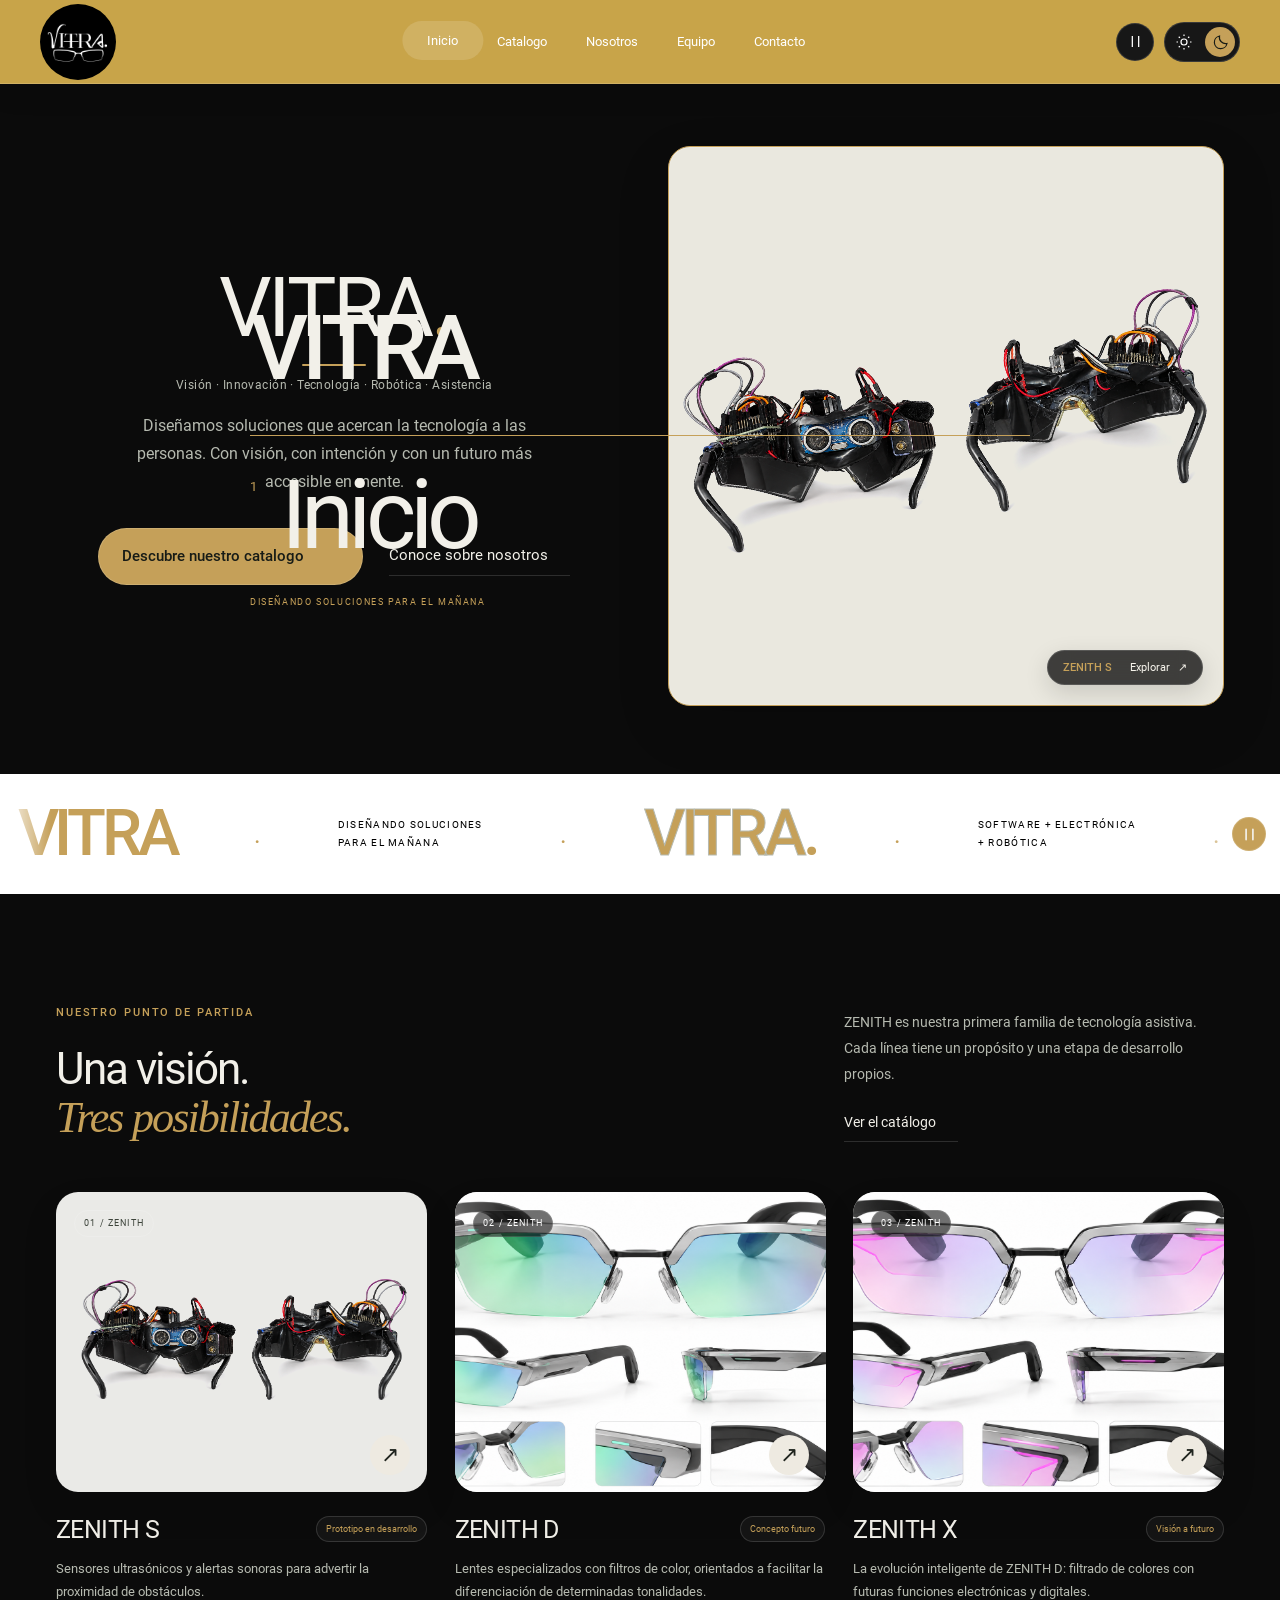
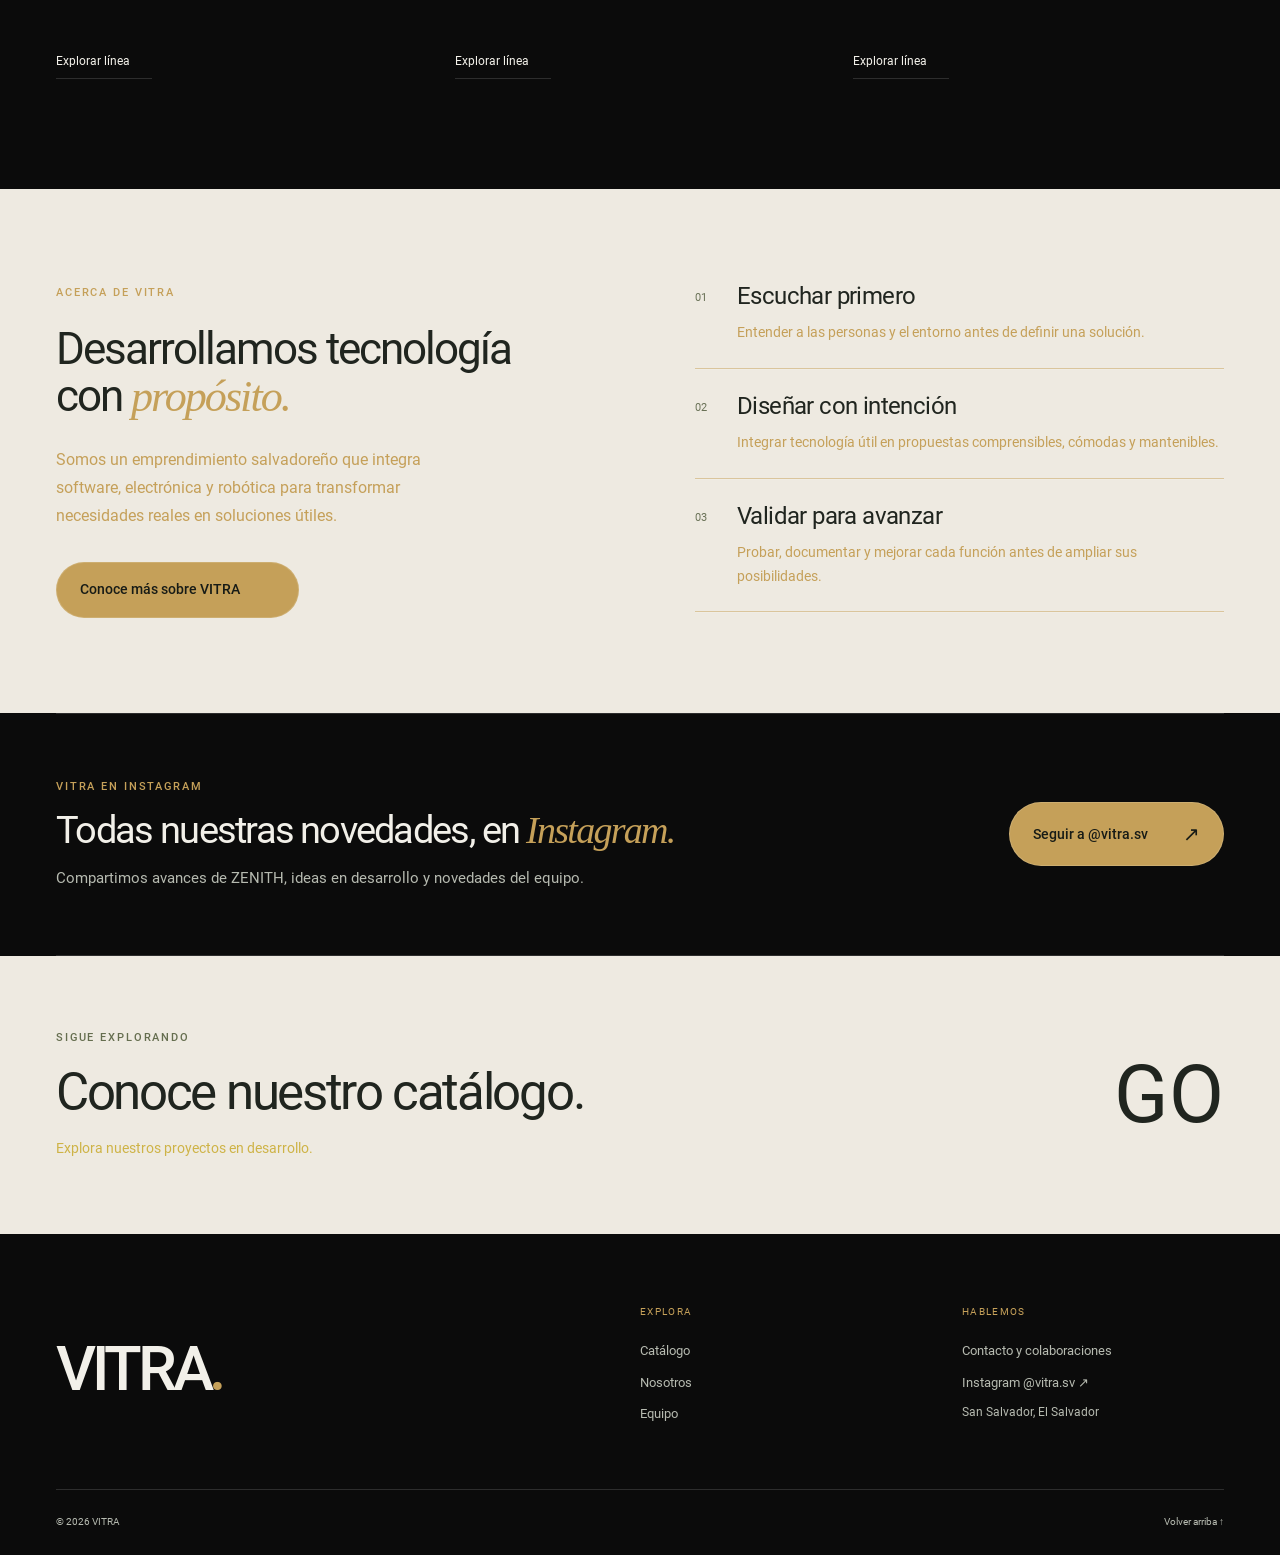
==== commit 7219840e: "Add files via upload" ====
--- a/VITRA.SV/public/index.html
+++ b/VITRA.SV/public/index.html
@@ -66,6 +66,7 @@
     <script>
       (function () {
         if (!window.vitraMotion.matches) {
+          document.documentElement.classList.add("motion-boot");
           window.vitraMotionFallback = setTimeout(function () {
             document.documentElement.classList.remove(
               "motion-boot",
@@ -313,15 +314,25 @@
         gap: 30px;
       }
       .brand {
-        width: 98px;
-        display: block;
+        width: 76px;
+        height: 76px;
+        flex: 0 0 76px;
+        display: grid;
+        place-items: center;
+        overflow: hidden;
+        border-radius: 50%;
+        background: var(--gold);
       }
       .brand img {
-        width: 98px;
-        height: 65px;
-        object-fit: cover;
+        width: 100%;
+        height: 100%;
+        border-radius: 50%;
+        object-fit: contain;
         filter: invert(1);
         mix-blend-mode: screen;
+      }
+      :root:not([data-theme="light"]) .brand {
+        background: #000;
       }
       .nav-wrap nav {
         display: flex;
@@ -404,7 +415,7 @@
         box-shadow: 0 0 0 4px #d4bd8612;
       }
       .hero h1 {
-        font-size: clamp(46px, 4.8vw, 78px);
+        font-size: clamp(50px, 5.2vw, 84px);
         line-height: 0.99;
         margin-bottom: 30px;
       }
@@ -415,13 +426,17 @@
         font-size: 0.82em;
       }
       .hero-copy > p:not(.eyebrow) {
+        font-size: 16px;
+        max-width: 440px;
+        line-height: 1.75;
+      }
+      .hero .actions {
+        margin-top: 32px;
+        gap: 26px;
+      }
+      .hero .button,
+      .hero .text-link {
         font-size: 15px;
-        max-width: 390px;
-        line-height: 1.8;
-      }
-      .hero .actions {
-        margin-top: 29px;
-        gap: 24px;
       }
       .hero-foot {
         display: flex;
@@ -440,7 +455,7 @@
         background: var(--gold);
       }
       .hero-visual {
-        height: 540px;
+        height: 560px;
         background: #eae8df;
         color: var(--dark);
         position: relative;
@@ -1351,7 +1366,10 @@
         line-height: 1;
         letter-spacing: -0.07em;
         font-weight: 500;
-        margin-bottom: 20px;
+        margin-bottom: 0;
+      }
+      .footer-top > div:first-child {
+        align-self: center;
       }
       .footer-top > div > p:not(.footer-label) {
         font-size: 12px;
@@ -1387,7 +1405,7 @@
           min-height: 750px;
         }
         .hero-visual {
-          height: 590px;
+          height: 610px;
         }
       }
       @media (max-width: 1100px) {
@@ -1471,10 +1489,8 @@
         }
         .brand,
         .brand img {
-          width: 82px;
-        }
-        .brand img {
-          height: 55px;
+          width: 60px;
+          height: 60px;
         }
         .nav-contact {
           display: none;
@@ -1774,10 +1790,6 @@
           font-size: 9px;
           gap: 12px;
         }
-        .footer-bottom > span:nth-child(2) {
-          order: 3;
-          width: 100%;
-        }
         .footer-bottom > a {
           margin-left: auto;
         }
@@ -1829,6 +1841,15 @@
         }
         .button {
           gap: 15px;
+        }
+      }
+      @media (min-width: 761px) and (max-height: 760px) {
+        .hero {
+          min-height: calc(100vh - 84px);
+          padding-block: 24px;
+        }
+        .hero-visual {
+          height: min(560px, calc(100vh - 132px));
         }
       }
       html[data-motion="reduce"] {
@@ -1937,8 +1958,8 @@
         opacity: 0;
         transform: translate3d(0, 64px, 0) scale(0.975);
         transition:
-          opacity 1s var(--motion-ease),
-          transform 1.25s var(--motion-ease);
+          opacity 0.75s var(--motion-ease),
+          transform 0.95s var(--motion-ease);
         transition-delay: var(--reveal-delay, 0ms);
         transform-origin: center bottom;
       }
@@ -1949,7 +1970,7 @@
       .hero-copy > .reveal.will-reveal,
       .page-head > .reveal.will-reveal {
         transform: translate3d(0, 48px, 0);
-        transition-duration: 1s, 1.2s;
+        transition-duration: 0.75s, 0.95s;
       }
       .hero-copy > .reveal.is-visible,
       .page-head > .reveal.is-visible {
@@ -1957,7 +1978,7 @@
       }
       .hero-visual.reveal.will-reveal {
         transform: translate3d(0, 55px, 0) scale(0.94);
-        transition-duration: 1.2s, 1.55s;
+        transition-duration: 0.9s, 1.15s;
       }
       .hero-visual.reveal.is-visible {
         transform: translate3d(0, 0, 0) scale(1);
@@ -2062,17 +2083,17 @@
         transform: translate3d(0, 0, 0);
         visibility: visible;
         pointer-events: auto;
-        transition: transform 0.62s var(--motion-travel);
+        transition: transform 0.5s var(--motion-travel);
       }
       .is-leaving .transition-word > span {
-        animation: vitra-letter-in 0.65s var(--motion-ease) both;
-        animation-delay: calc(0.12s + var(--letter) * 0.05s);
+        animation: vitra-letter-in 0.4s var(--motion-ease) both;
+        animation-delay: calc(0.04s + var(--letter) * 0.02s);
       }
       .is-leaving .transition-line {
-        animation: vitra-line-in 0.6s var(--motion-ease) 0.3s both;
+        animation: vitra-line-in 0.4s var(--motion-ease) 0.08s both;
       }
       .is-leaving .page-curtain small {
-        animation: vitra-caption-in 0.5s var(--motion-ease) 0.37s both;
+        animation: vitra-caption-in 0.38s var(--motion-ease) 0.08s both;
       }
       @keyframes vitra-letter-in {
         from {
@@ -2738,13 +2759,13 @@
         background: var(--curtain-bg);
         transform: translate3d(0, 102%, 0);
         border-right: 1px solid color-mix(in srgb, var(--gold) 12%, transparent);
-        transition: transform 0.5s cubic-bezier(0.76, 0, 0.24, 1);
+        transition: transform 0.28s cubic-bezier(0.76, 0, 0.24, 1);
       }
       .transition-panels i:nth-child(2) {
-        transition-delay: 65ms;
+        transition-delay: 30ms;
       }
       .transition-panels i:nth-child(3) {
-        transition-delay: 130ms;
+        transition-delay: 60ms;
       }
       .transition-ghost {
         position: absolute;
@@ -2813,7 +2834,7 @@
         opacity: 0.09;
       }
       .is-leaving .transition-destination {
-        animation: destination-enter 0.55s var(--motion-ease) 0.2s both;
+        animation: destination-enter 0.4s var(--motion-ease) 0.08s both;
       }
       .motion-boot.motion-uncover .transition-panels i {
         transform: translate3d(0, -102%, 0);
@@ -2834,11 +2855,11 @@
         transform: translateY(-20px) scale(0.985);
         opacity: 0.45;
         transition:
-          transform 0.75s var(--motion-ease),
-          opacity 0.6s;
+          transform 0.5s var(--motion-ease),
+          opacity 0.45s;
       }
       .motion-uncover main {
-        animation: chapter-enter 1.1s var(--motion-ease) both;
+        animation: chapter-enter 0.9s var(--motion-ease) both;
         transform-origin: center top;
       }
       @keyframes destination-enter {
@@ -2876,11 +2897,11 @@
         opacity: 0;
       }
       .experience-ready .word-title.is-written .word-inner {
-        animation: word-rise 0.95s var(--motion-ease) both;
-        animation-delay: calc(var(--word) * 65ms);
+          animation: word-rise 0.75s var(--motion-ease) both;
+          animation-delay: calc(var(--word) * 50ms);
       }
       .experience-ready h1.word-title.is-written .word-inner {
-        animation-delay: calc(0.2s + var(--word) * 65ms);
+          animation-delay: calc(0.12s + var(--word) * 50ms);
       }
       @keyframes word-rise {
         from {
@@ -3235,7 +3256,6 @@
         --button-text: #171b16;
       }
       body,
-      .page-curtain,
       .values-section,
       .contact-panel,
       .film-frame {
@@ -3373,7 +3393,6 @@
         --film-bg: #000000;
       }
       body,
-      .page-curtain,
       .values-section,
       .contact-panel,
       .film-frame,
@@ -3425,7 +3444,6 @@
         --film-bg: #ffffff;
       }
       [data-theme="light"] body,
-      [data-theme="light"] .page-curtain,
       [data-theme="light"] .values-section,
       [data-theme="light"] .contact-panel,
       [data-theme="light"] .film-frame {
@@ -3824,6 +3842,30 @@
       >
     </main>
     <footer class="footer wrap">
+      <div class="footer-top">
+        <div>
+          <a class="wordmark" href="inicio.html" aria-label="VITRA, inicio"
+            >VITRA<span class="gold">.</span></a
+          >
+        </div>
+        <div>
+          <p class="footer-label">EXPLORA</p>
+          <a href="catalogo.html">Catálogo</a>
+          <a href="acerca.html">Nosotros</a>
+          <a href="galeria.html">Equipo</a>
+        </div>
+        <div>
+          <p class="footer-label">HABLEMOS</p>
+          <a href="registro.html">Contacto y colaboraciones</a>
+          <a
+            href="https://www.instagram.com/vitra.sv/"
+            target="_blank"
+            rel="noopener noreferrer"
+            >Instagram @vitra.sv ↗</a
+          >
+          <p>San Salvador, El Salvador</p>
+        </div>
+      </div>
       <div class="footer-bottom">
         <span>© <span data-year>2026</span> VITRA</span>
         <a href="#contenido">Volver arriba ↑</a>
@@ -4035,8 +4077,17 @@
         prepareReveals();
 
         const enterPage = () => {
-          releaseCurtain();
-          startReveals();
+          if (reduced.matches) {
+            releaseCurtain();
+            startReveals();
+            return;
+          }
+          root.classList.add("motion-boot");
+          arrivalTimer = setTimeout(() => {
+            root.classList.add("motion-uncover");
+            startReveals();
+            finishTimer = setTimeout(releaseCurtain, 1000);
+          }, 50);
         };
         enterPage();
         window.addEventListener("pageshow", (event) => {
@@ -4366,7 +4417,7 @@
         // Preserve heading semantics and emphasis while moving individual words.
         const titles = [
           ...document.querySelectorAll(
-            "h1, .section-heading h2, .story-split h2, .about-intro h2, .strategy-grid h2, .next-inner h2, .detail-copy h2, .page-head .lead, .hero-copy > p:not(.eyebrow)",
+            "h1, h2, .page-head .lead, .hero-copy > p:not(.eyebrow)",
           ),
         ];
         titles.forEach((title) => {
@@ -4704,6 +4755,9 @@
         });
       })();
     </script>
-    <script src="/Assets/JS/visitas.js" defer></script>
+    <script>
+      window.va = window.va || function () { (window.vaq = window.vaq || []).push(arguments); };
+    </script>
+    <script defer src="/_vercel/insights/script.js"></script>
 </body>
 </html>
--- a/VITRA.SV/public/Assets/CSS/rounded-ui.css
+++ b/VITRA.SV/public/Assets/CSS/rounded-ui.css
@@ -417,11 +417,11 @@
 }
 
 .transition-panels i:nth-child(2) {
-  transition-delay: 45ms;
+  transition-delay: 30ms;
 }
 
 .transition-panels i:nth-child(3) {
-  transition-delay: 90ms;
+  transition-delay: 60ms;
 }
 
 .is-leaving .transition-panels i {
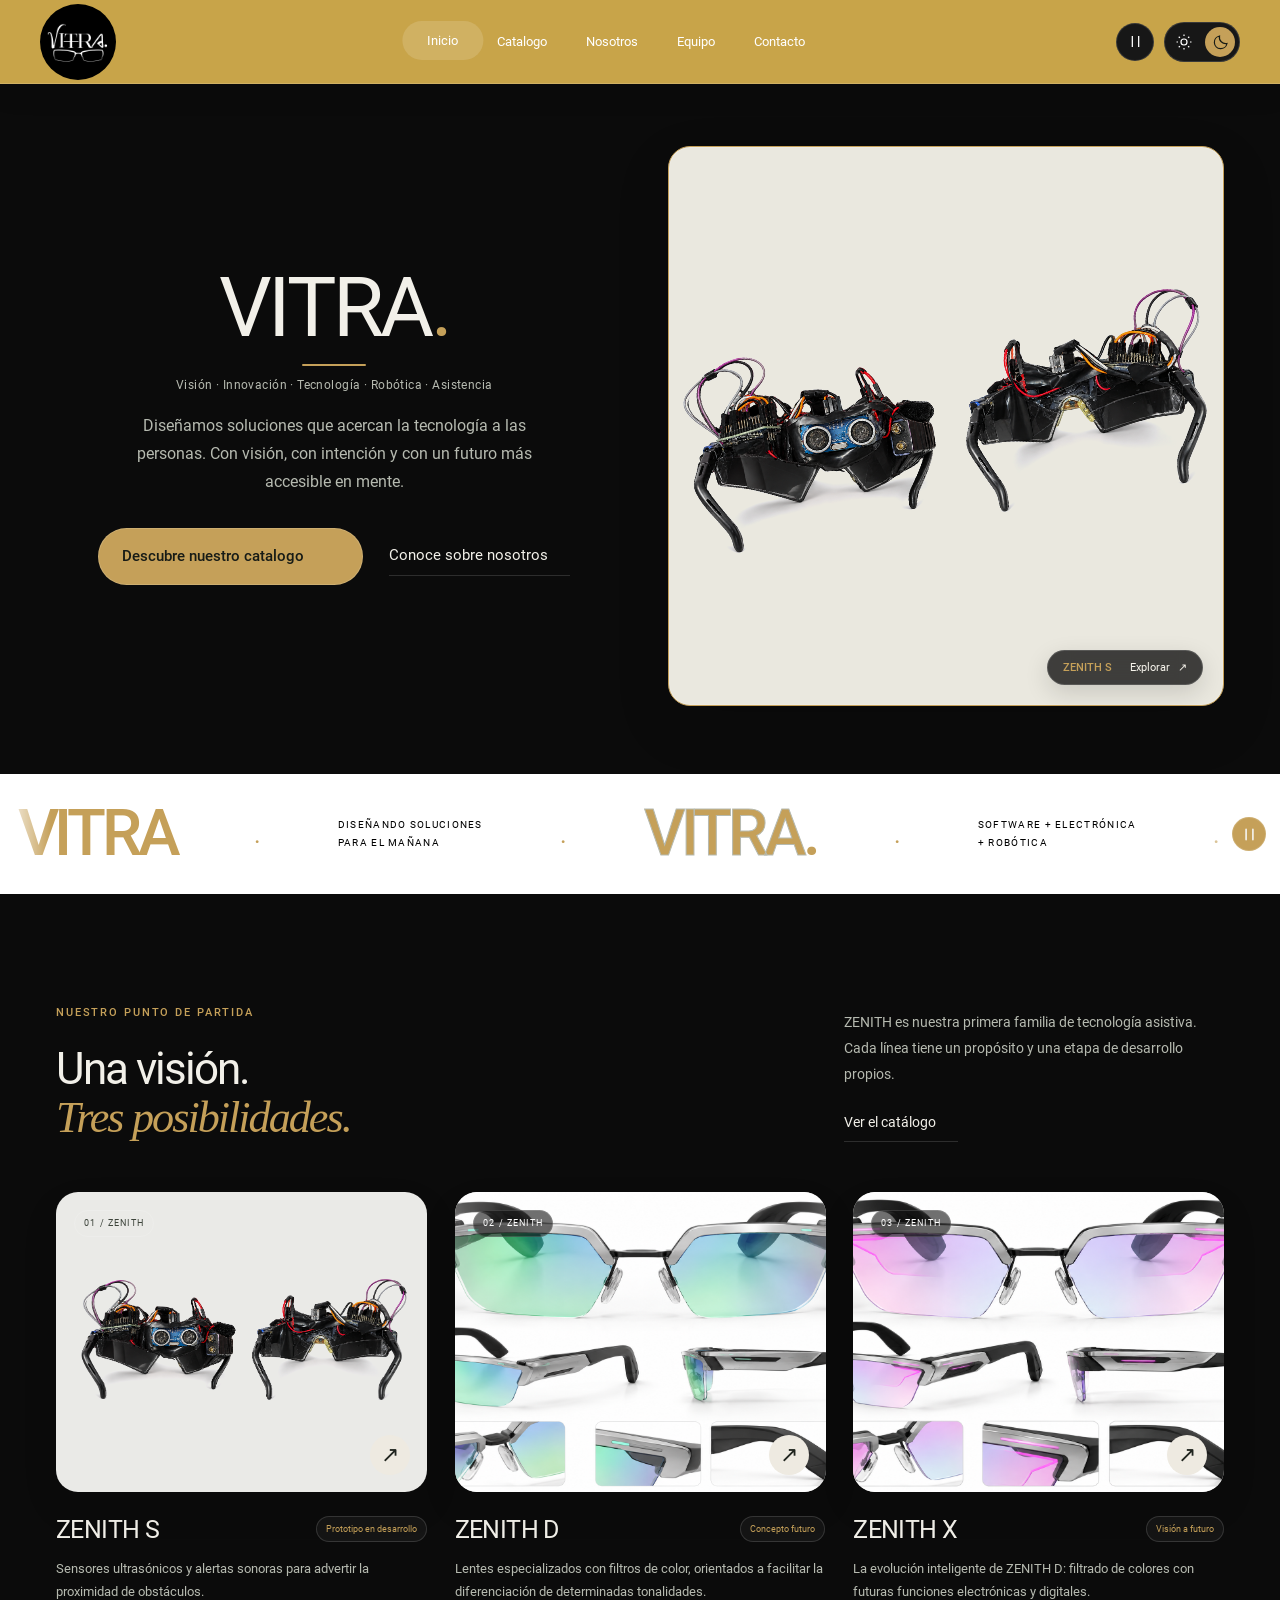
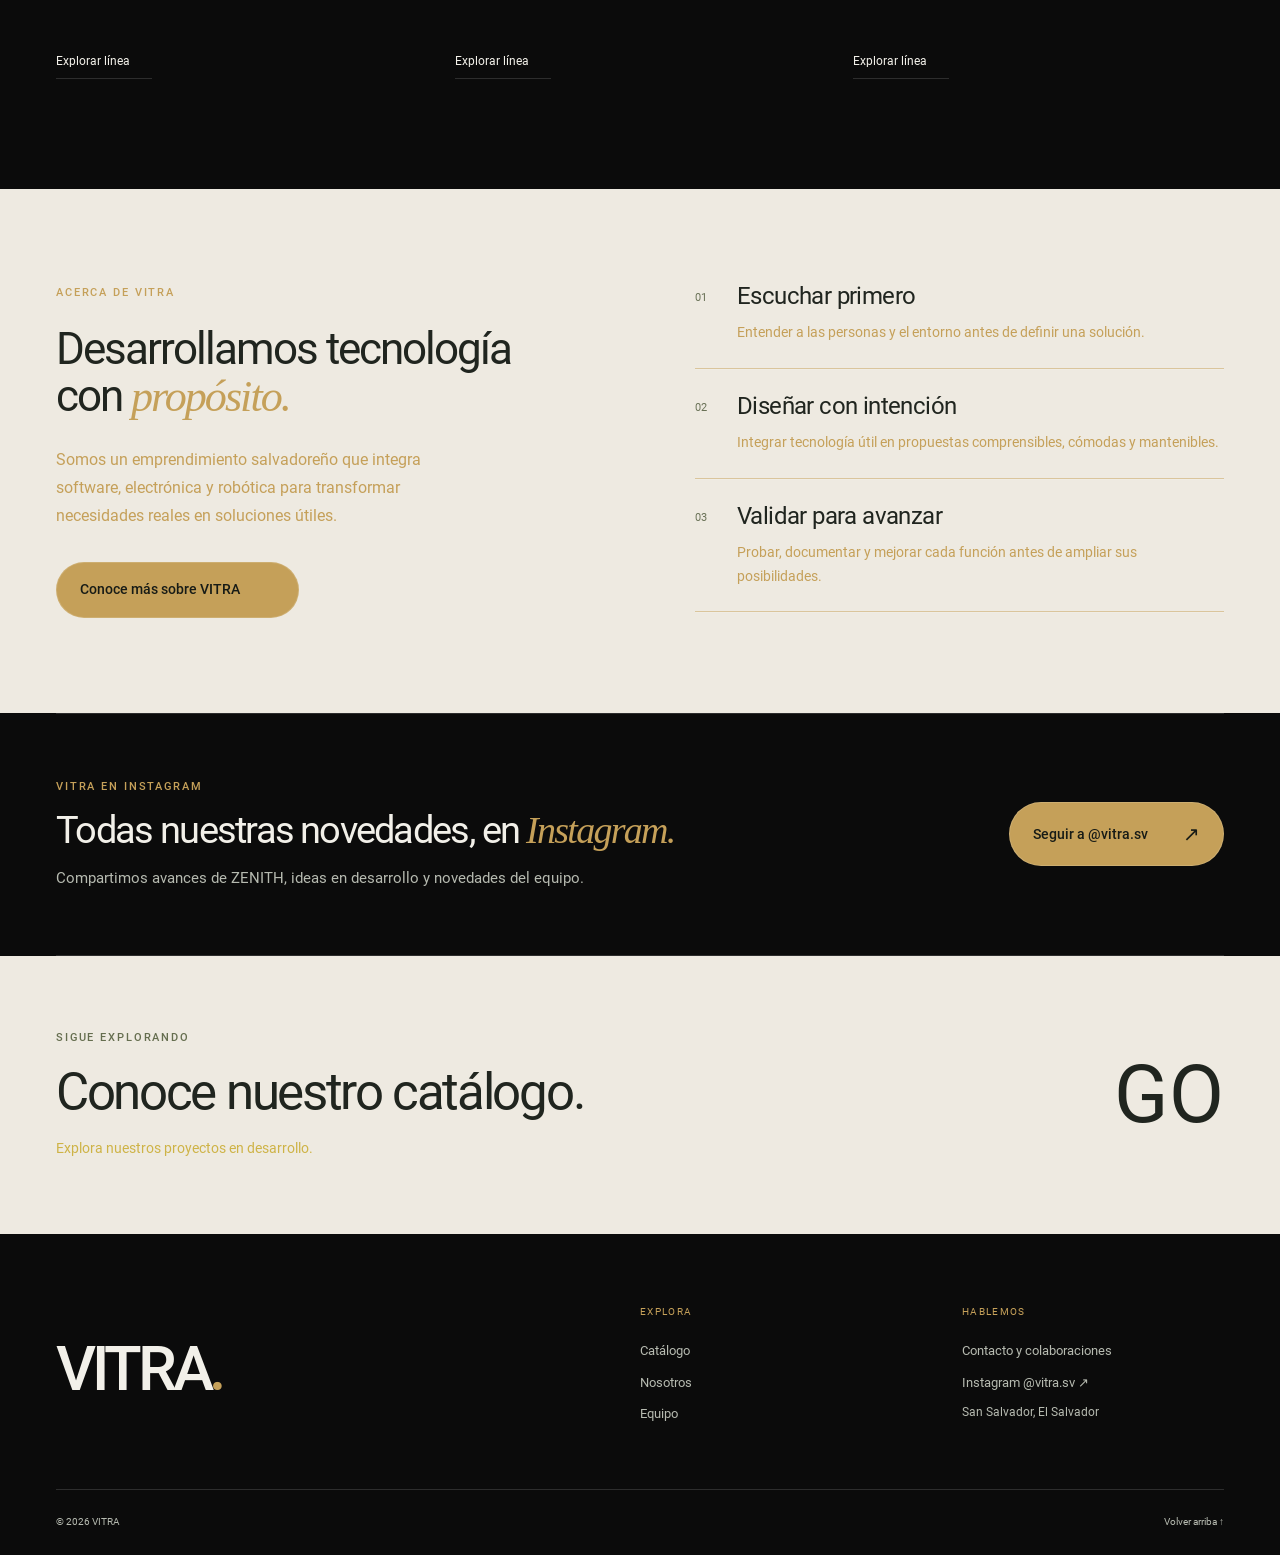
==== commit c830bdcd: "Install Vercel Web Analytics Integration ## Vercel Web Analytics Implementation  Successfully implem" ====
--- a/VITRA.SV/public/index.html
+++ b/VITRA.SV/public/index.html
@@ -3500,6 +3500,10 @@
       }
     </style>
     <link rel="stylesheet" href="Assets/CSS/rounded-ui.css" />
+    <script>
+      window.va = window.va || function () { (window.vaq = window.vaq || []).push(arguments); };
+    </script>
+    <script defer src="/_vercel/insights/script.js"></script>
   </head>
   <body data-page="inicio">
     <a class="skip-link" href="#contenido">Saltar al contenido</a>
